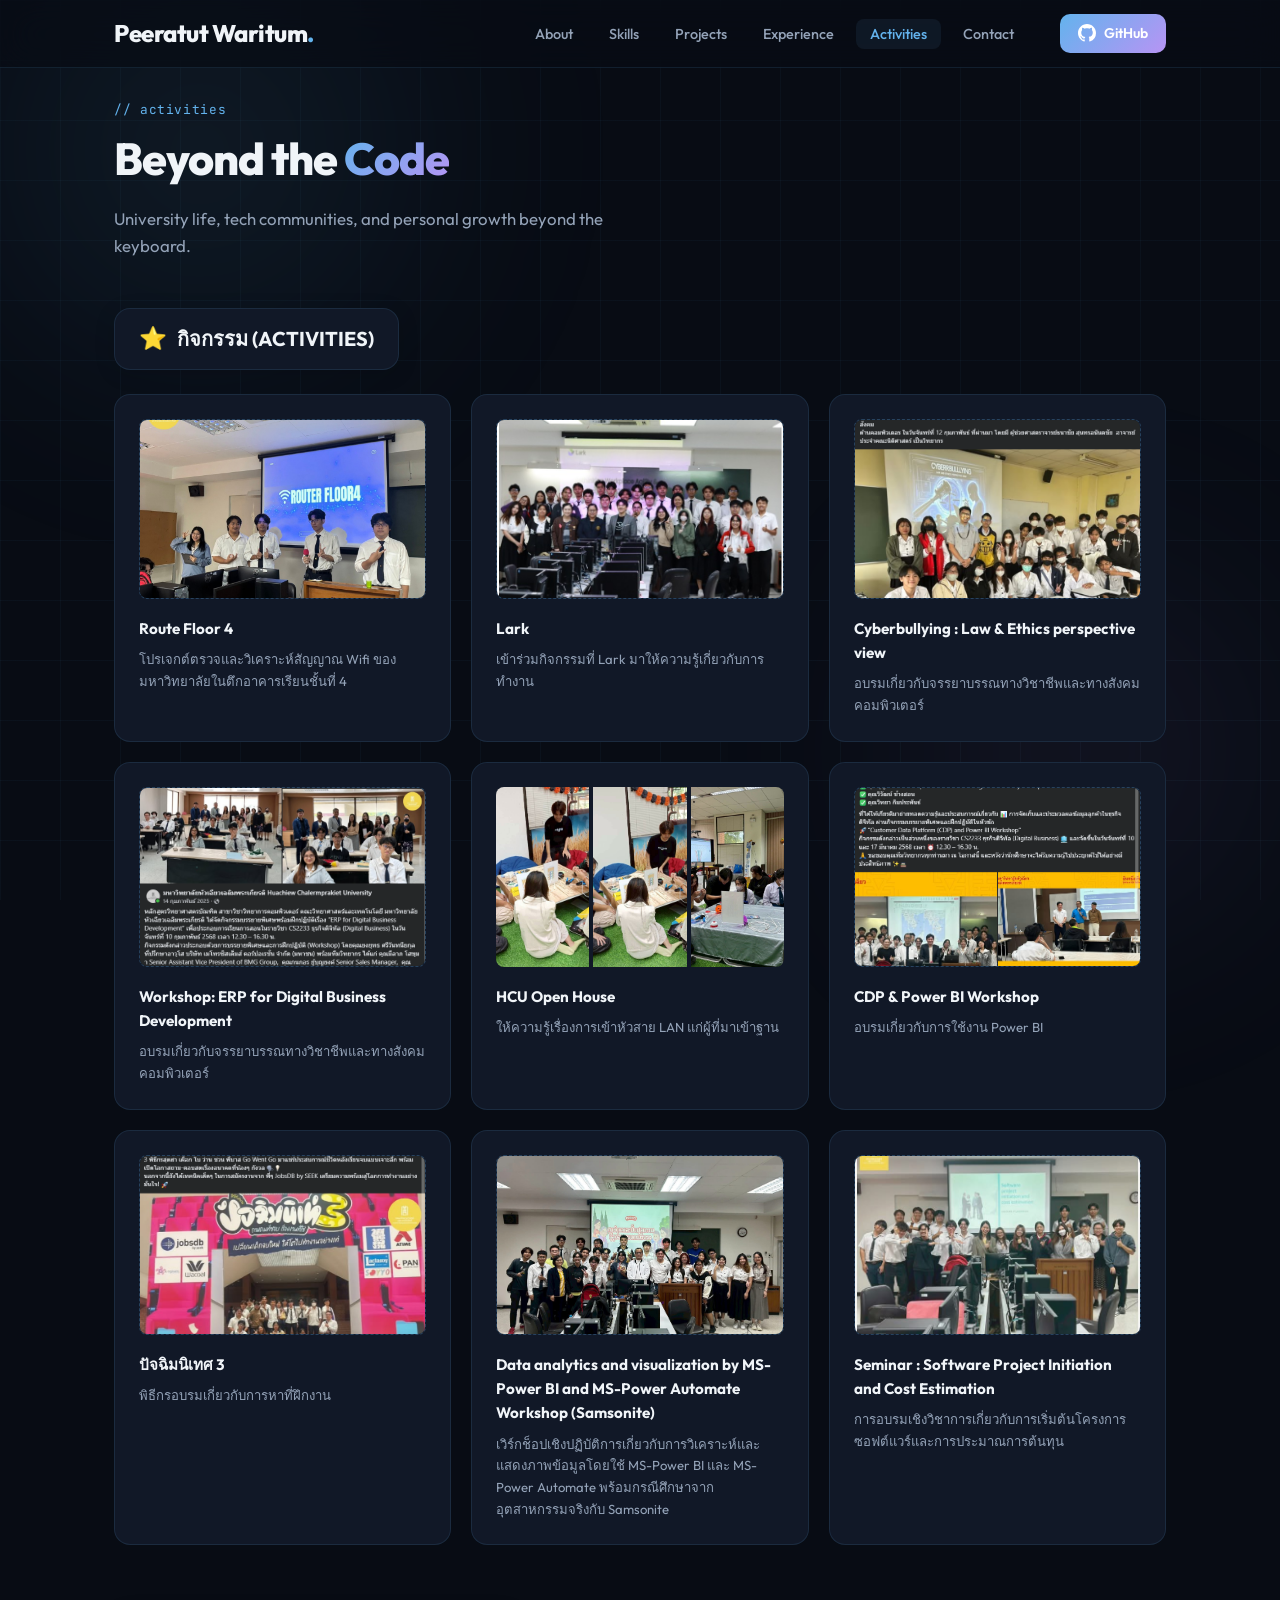
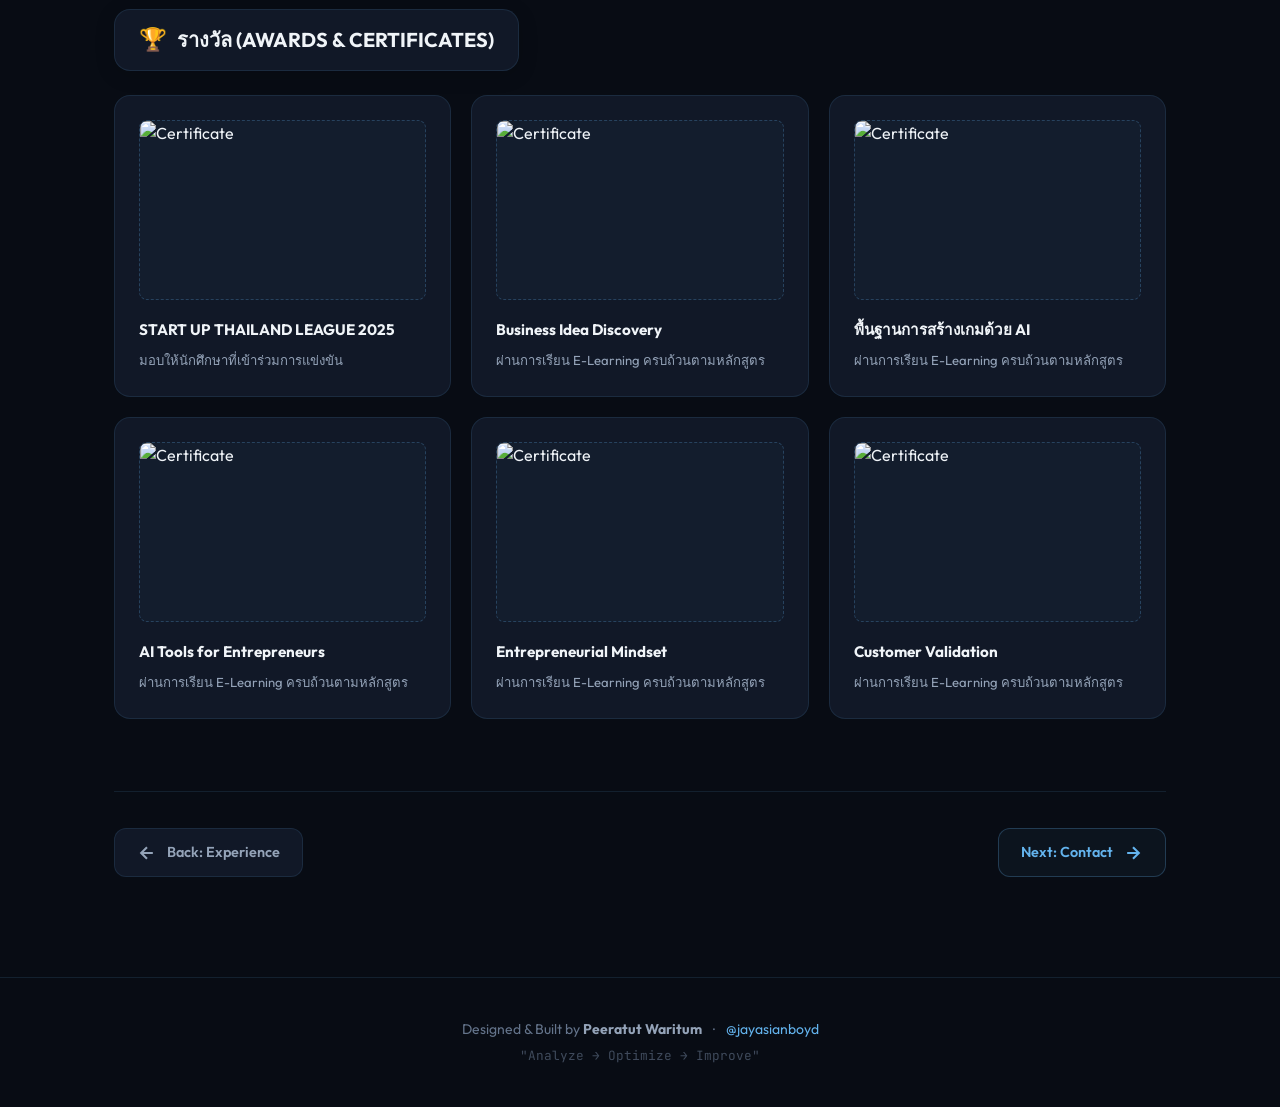
==== activities.html @ 5ba35d9a "11111" ====
<!DOCTYPE html>
<html lang="en">

<head>
  <meta charset="UTF-8" />
  <meta name="viewport" content="width=device-width, initial-scale=1.0" />
  <title>Activities — Peeratut Waritum</title>
  <meta name="description"
    content="Activities and extracurriculars of Peeratut Waritum — university life, IoT projects, open source, and more." />
  <link rel="preconnect" href="https://fonts.googleapis.com" />
  <link rel="preconnect" href="https://fonts.gstatic.com" crossorigin />
  <link
    href="https://fonts.googleapis.com/css2?family=Outfit:wght@300;400;500;600;700;800&family=JetBrains+Mono:wght@400;500&display=swap"
    rel="stylesheet" />
  <link rel="stylesheet" href="style.css" />
</head>

<body>

  <!-- Navigation -->
  <nav id="navbar">
    <div class="nav-container">
      <a href="index.html" class="nav-logo">Peeratut Waritum<span class="dot">.</span></a>
      <ul class="nav-links">
        <li><a href="index.html" id="nav-about">About</a></li>
        <li><a href="skills.html" id="nav-skills">Skills</a></li>
        <li><a href="projects.html" id="nav-projects">Projects</a></li>
        <li><a href="experience.html" id="nav-experience">Experience</a></li>
        <li><a href="activities.html" id="nav-activities" class="nav-active">Activities</a></li>
        <li><a href="contact.html" id="nav-contact">Contact</a></li>
      </ul>
      <a href="https://github.com/jayasianboyd" target="_blank" rel="noopener" class="nav-cta" id="nav-github-btn">
        <svg width="18" height="18" viewBox="0 0 24 24" fill="currentColor">
          <path
            d="M12 0C5.37 0 0 5.37 0 12c0 5.31 3.435 9.795 8.205 11.385.6.105.825-.255.825-.57 0-.285-.015-1.23-.015-2.235-3.015.555-3.795-.735-4.035-1.41-.135-.345-.72-1.41-1.23-1.695-.42-.225-1.02-.78-.015-.795.945-.015 1.62.87 1.845 1.23 1.08 1.815 2.805 1.305 3.495.99.105-.78.42-1.305.765-1.605-2.67-.3-5.46-1.335-5.46-5.925 0-1.305.465-2.385 1.23-3.225-.12-.3-.54-1.53.12-3.18 0 0 1.005-.315 3.3 1.23.96-.27 1.98-.405 3-.405s2.04.135 3 .405c2.295-1.56 3.3-1.23 3.3-1.23.66 1.65.24 2.88.12 3.18.765.84 1.23 1.905 1.23 3.225 0 4.605-2.805 5.625-5.475 5.925.435.375.81 1.095.81 2.22 0 1.605-.015 2.895-.015 3.3 0 .315.225.69.825.57A12.02 12.02 0 0 0 24 12c0-6.63-5.37-12-12-12z" />
        </svg>
        GitHub
      </a>
      <button class="hamburger" id="hamburger" aria-label="Toggle menu">
        <span></span><span></span><span></span>
      </button>
    </div>
  </nav>

  <!-- Page Hero -->
  <div class="page-hero-bg">
    <div class="glow glow-1"></div>
    <div class="glow glow-2"></div>
    <div class="grid-pattern"></div>
  </div>

  <!-- Activities Section -->
  <section id="activities" class="page-section">
    <div class="container">
      <div class="section-label">// activities</div>
      <h1 class="section-title">Beyond the <span class="gradient-text">Code</span></h1>
      <p class="activities-subtitle">University life, tech communities, and personal growth beyond the keyboard.</p>
      <div class="section-badge-wrapper" style="margin-bottom: 24px; display: flex; align-items: center;">
        <div class="section-badge"
          style="display: inline-flex; align-items: center; gap: 10px; background: var(--bg-card); border: 1px solid var(--border); padding: 12px 24px; border-radius: var(--radius); font-size: 1.25rem; font-weight: 700; color: var(--text-primary); box-shadow: 0 4px 20px rgba(0,0,0,0.15);">
          <span style="font-size: 1.4rem;">⭐️</span> กิจกรรม (ACTIVITIES)
        </div>
      </div>

      <div class="activities-grid">

        <!-- Card 2 -->
        <div class="activity-card">
          <div class="activity-image">
            <img src="jpg/route.jpg" alt="Route Floor 4" class="zoomable-img" loading="lazy"
              style="width: 100%; height: 100%; object-fit: cover;">
          </div>
          <h3>Route Floor 4</h3>
          <p>โปรเจกต์ตรวจและวิเคราะห์สัญญาณ Wifi ของมหาวิทยาลัยในตึกอาคารเรียนชั้นที่ 4</p>
        </div>

        <!-- Card 3 -->
        <div class="activity-card">
          <div class="activity-image">
            <img src=" jpg/lark.jpg" alt="Lark" class="zoomable-img" loading="lazy"
              style="width: 100%; height: 100%; object-fit: cover;">
          </div>
          <h3>Lark</h3>
          <p>เข้าร่วมกิจกรรมที่ Lark มาให้ความรู้เกี่ยวกับการทำงาน</p>
        </div>

        <!-- Card 4 -->
        <div class="activity-card">
          <div class="activity-image">
            <img src=" jpg/bully.png" alt="Cyberbullying" class="zoomable-img" loading="lazy"
              style="width: 100%; height: 100%; object-fit: cover;">
          </div>
          <h3>Cyberbullying : Law & Ethics perspective view</h3>
          <p>อบรมเกี่ยวกับจรรยาบรรณทางวิชาชีพและทางสังคมคอมพิวเตอร์</p>
        </div>

        <!-- Card 5 -->
        <div class="activity-card">
          <div class="activity-image">
            <img src=" jpg/erp.png  " alt="Workshop: ERP" class="zoomable-img" loading="lazy"
              style="width: 100%; height: 100%; object-fit: cover;">
          </div>
          <h3>Workshop: ERP for Digital Business Development</h3>
          <p>อบรมเกี่ยวกับจรรยาบรรณทางวิชาชีพและทางสังคมคอมพิวเตอร์</p>
        </div>

        <!-- Card 6 -->
        <div class="activity-card">
          <div class="activity-image" style="display: block; border: none; background: transparent;">
            <div class="image-gallery">
              <img src=" jpg/lan 1.jpg" alt="HCU Open House 1" class="zoomable-img" loading="lazy">
              <img src=" jpg/lan 2.jpg" alt="HCU Open House 2" class="zoomable-img" loading="lazy">
              <img src=" jpg/lan 3.jpg" alt="HCU Open House 3" class="zoomable-img" loading="lazy">
            </div>
          </div>
          <h3>HCU Open House</h3>
          <p>ให้ความรู้เรื่องการเข้าหัวสาย LAN แก่ผู้ที่มาเข้าฐาน</p>
        </div>

        <!-- Card 7 -->
        <div class="activity-card">
          <div class="activity-image">
            <img src=" jpg/bi.png" alt="CDP & Power BI" class="zoomable-img" loading="lazy"
              style="width: 100%; height: 100%; object-fit: cover;">
          </div>
          <h3>CDP & Power BI Workshop</h3>
          <p>อบรมเกี่ยวกับการใช้งาน Power BI</p>
        </div>

        <!-- Card 8 -->
        <div class="activity-card">
          <div class="activity-image">
            <img src=" jpg/3.png" alt="ปัจฉิมนิเทศ 3" class="zoomable-img" loading="lazy"
              style="width: 100%; height: 100%; object-fit: cover;">
          </div>
          <h3>ปัจฉิมนิเทศ 3</h3>
          <p>พิธีกรอบรมเกี่ยวกับการหาที่ฝึกงาน</p>
        </div>

        <!-- Card 9 -->
        <div class="activity-card">
          <div class="activity-image">
            <img src=" jpg/sam.jpg" alt="Data analytics" class="zoomable-img" loading="lazy"
              style="width: 100%; height: 100%; object-fit: cover;">
          </div>
          <h3>Data analytics and visualization by MS-Power BI and MS-Power Automate Workshop (Samsonite)</h3>
          <p>เวิร์กช็อปเชิงปฏิบัติการเกี่ยวกับการวิเคราะห์และแสดงภาพข้อมูลโดยใช้ MS-Power BI และ MS-Power Automate
            พร้อมกรณีศึกษาจากอุตสาหกรรมจริงกับ Samsonite</p>
        </div>

        <!-- Card 10 -->
        <div class="activity-card">
          <div class="activity-image">
            <img src=" jpg/sa.jpg" alt="Seminar Software" class="zoomable-img" loading="lazy"
              style="width: 100%; height: 100%; object-fit: cover;">
          </div>
          <h3>Seminar : Software Project Initiation and Cost Estimation</h3>
          <p>การอบรมเชิงวิชาการเกี่ยวกับการเริ่มต้นโครงการซอฟต์แวร์และการประมาณการต้นทุน</p>
        </div>

      </div>

      <div class="section-badge-wrapper"
        style="margin-bottom: 24px; margin-top: 64px; display: flex; align-items: center;">
        <div class="section-badge"
          style="display: inline-flex; align-items: center; gap: 10px; background: var(--bg-card); border: 1px solid var(--border); padding: 12px 24px; border-radius: var(--radius); font-size: 1.25rem; font-weight: 700; color: var(--text-primary); box-shadow: 0 4px 20px rgba(0,0,0,0.15);">
          <span style="font-size: 1.4rem;">🏆</span> รางวัล (AWARDS & CERTIFICATES)
        </div>
      </div>

      <div class="activities-grid">
        <!-- Certificate 1 -->
        <div class="activity-card">
          <div class="activity-image">
            <img src="C:\Users\peera\OneDrive\เดสก์ท็อป\Github\portfolio\jpg\route.jpg" alt="Certificate"
              class="zoomable-img" loading="lazy" style="width: 100%; height: 100%; object-fit: cover;">
          </div>
          <h3>START UP THAILAND LEAGUE 2025</h3>
          <p>มอบให้นักศึกษาที่เข้าร่วมการแข่งขัน</p>
        </div>

        <!-- Certificate 2 -->
        <div class="activity-card">
          <div class="activity-image">
            <img src="C:\Users\peera\OneDrive\เดสก์ท็อป\Github\portfolio\jpg\route.jpg" alt="Certificate"
              class="zoomable-img" loading="lazy" style="width: 100%; height: 100%; object-fit: cover;">
          </div>
          <h3>Business Idea Discovery</h3>
          <p>ผ่านการเรียน E-Learning ครบถ้วนตามหลักสูตร</p>
        </div>

        <!-- Certificate 3 -->
        <div class="activity-card">
          <div class="activity-image">
            <img src="C:\Users\peera\OneDrive\เดสก์ท็อป\Github\portfolio\jpg\route.jpg" alt="Certificate"
              class="zoomable-img" loading="lazy" style="width: 100%; height: 100%; object-fit: cover;">
          </div>
          <h3>พื้นฐานการสร้างเกมด้วย AI</h3>
          <p>ผ่านการเรียน E-Learning ครบถ้วนตามหลักสูตร</p>
        </div>

        <!-- Certificate 4 -->
        <div class="activity-card">
          <div class="activity-image">
            <img src="C:\Users\peera\OneDrive\เดสก์ท็อป\Github\portfolio\jpg\route.jpg" alt="Certificate"
              class="zoomable-img" loading="lazy" style="width: 100%; height: 100%; object-fit: cover;">
          </div>
          <h3>AI Tools for Entrepreneurs</h3>
          <p>ผ่านการเรียน E-Learning ครบถ้วนตามหลักสูตร</p>
        </div>

        <!-- Certificate 5 -->
        <div class="activity-card">
          <div class="activity-image">
            <img src="C:\Users\peera\OneDrive\เดสก์ท็อป\Github\portfolio\jpg\route.jpg" alt="Certificate"
              class="zoomable-img" loading="lazy" style="width: 100%; height: 100%; object-fit: cover;">
          </div>
          <h3>Entrepreneurial Mindset</h3>
          <p>ผ่านการเรียน E-Learning ครบถ้วนตามหลักสูตร</p>
        </div>

        <!-- Certificate 6 -->
        <div class="activity-card">
          <div class="activity-image">
            <img src="C:\Users\peera\OneDrive\เดสก์ท็อป\Github\portfolio\jpg\route.jpg" alt="Certificate"
              class="zoomable-img" loading="lazy" style="width: 100%; height: 100%; object-fit: cover;">
          </div>
          <h3>Customer Validation</h3>
          <p>ผ่านการเรียน E-Learning ครบถ้วนตามหลักสูตร</p>
        </div>
      </div>

      <!-- Page Navigation -->
      <div class="page-nav">
        <a href="experience.html" class="page-nav-prev" id="go-experience-btn">
          <svg width="20" height="20" viewBox="0 0 24 24" fill="none" stroke="currentColor" stroke-width="2.5">
            <path d="M19 12H5M12 19l-7-7 7-7" />
          </svg>
          Back: Experience
        </a>
        <a href="contact.html" class="page-nav-next" id="go-contact-btn">
          Next: Contact
          <svg width="20" height="20" viewBox="0 0 24 24" fill="none" stroke="currentColor" stroke-width="2.5">
            <path d="M5 12h14M12 5l7 7-7 7" />
          </svg>
        </a>
      </div>
    </div>
  </section>

  <!-- Footer -->
  <footer id="footer">
    <div class="container">
      <p class="footer-text">
        Designed & Built by <strong>Peeratut Waritum</strong>
        <span class="footer-divider">·</span>
        <a href="https://github.com/jayasianboyd" target="_blank" rel="noopener">@jayasianboyd</a>
      </p>
      <p class="footer-quote">"Analyze → Optimize → Improve"</p>
    </div>
  </footer>

  <div id="lightbox" class="lightbox">
    <span class="lightbox-close" id="lightbox-close">&times;</span>
    <img class="lightbox-content" id="lightbox-img" alt="Zoomed Image">
  </div>

  <script src="script.js"></script>
</body>

</html>
---- style.css ----
/* ============================================
   PEERATUT WARITUM — Portfolio Stylesheet
   ============================================ */

@import url('https://fonts.googleapis.com/css2?family=Outfit:wght@300;400;500;600;700;800&family=JetBrains+Mono:wght@400;500&display=swap');

/* ---- CSS Variables ---- */
:root {
  --bg-primary: #080c14;
  --bg-secondary: #0d1220;
  --bg-card: #111827;
  --bg-card-hover: #162032;
  --border: rgba(99, 179, 237, 0.12);
  --border-hover: rgba(99, 179, 237, 0.3);

  --accent-blue: #63b3ed;
  --accent-cyan: #4fd1c5;
  --accent-purple: #b794f4;
  --accent-pink: #fc8181;

  --gradient: linear-gradient(135deg, #63b3ed, #b794f4);
  --gradient-glow: linear-gradient(135deg, rgba(99,179,237,0.15), rgba(183,148,244,0.15));

  --text-primary: #f0f4f8;
  --text-secondary: #94a3b8;
  --text-muted: #64748b;

  --font-main: 'Outfit', sans-serif;
  --font-mono: 'JetBrains Mono', monospace;

  --nav-h: 68px;
  --radius: 16px;
  --radius-sm: 10px;
  --transition: 0.3s cubic-bezier(0.4, 0, 0.2, 1);
}

/* ---- Reset ---- */
*, *::before, *::after { box-sizing: border-box; margin: 0; padding: 0; }

/* ---- Multi-page: Inner page background ---- */
.page-hero-bg {
  position: fixed;
  inset: 0;
  pointer-events: none;
  z-index: 0;
}

/* ---- Multi-page: Section with navbar offset ---- */
.page-section {
  padding-top: calc(var(--nav-h) + 72px);
  padding-bottom: 100px;
  position: relative;
  z-index: 1;
}

/* ---- Multi-page: Prev / Next navigation ---- */
.page-nav {
  display: flex;
  align-items: center;
  justify-content: space-between;
  margin-top: 72px;
  padding-top: 36px;
  border-top: 1px solid var(--border);
  gap: 16px;
  flex-wrap: wrap;
}

.page-nav-prev,
.page-nav-next {
  display: inline-flex;
  align-items: center;
  gap: 10px;
  padding: 12px 22px;
  border-radius: 12px;
  font-size: 0.9rem;
  font-weight: 600;
  background: var(--bg-card);
  border: 1px solid var(--border);
  color: var(--text-secondary);
  transition: all var(--transition);
}

.page-nav-prev:hover,
.page-nav-next:hover {
  border-color: var(--border-hover);
  background: var(--bg-card-hover);
  color: var(--text-primary);
  transform: translateY(-2px);
  box-shadow: 0 12px 28px rgba(0,0,0,0.2);
}

.page-nav-next {
  margin-left: auto;
  color: var(--accent-blue);
  border-color: rgba(99, 179, 237, 0.25);
  background: rgba(99, 179, 237, 0.05);
}

.page-nav-next:hover {
  background: rgba(99, 179, 237, 0.12);
  border-color: var(--accent-blue);
  color: #fff;
}

html {
  scroll-behavior: smooth;
  scrollbar-width: thin;
  scrollbar-color: var(--accent-blue) var(--bg-secondary);
}

body {
  font-family: var(--font-main);
  background: var(--bg-primary);
  color: var(--text-primary);
  line-height: 1.6;
  overflow-x: hidden;
}

a { text-decoration: none; color: inherit; }
ul { list-style: none; }
img { display: block; max-width: 100%; }

.container {
  width: 100%;
  max-width: 1100px;
  margin: 0 auto;
  padding: 0 24px;
}

/* ---- Navbar ---- */
#navbar {
  position: fixed;
  top: 0; left: 0; right: 0;
  z-index: 1000;
  height: var(--nav-h);
  display: flex;
  align-items: center;
  background: rgba(8, 12, 20, 0.7);
  backdrop-filter: blur(20px);
  -webkit-backdrop-filter: blur(20px);
  border-bottom: 1px solid var(--border);
  transition: background var(--transition);
}

#navbar.scrolled {
  background: rgba(8, 12, 20, 0.95);
}

.nav-container {
  max-width: 1100px;
  width: 100%;
  margin: 0 auto;
  padding: 0 24px;
  display: flex;
  align-items: center;
  gap: 32px;
}

.nav-logo {
  font-size: 1.5rem;
  font-weight: 800;
  color: var(--text-primary);
  letter-spacing: -0.5px;
}

.nav-logo .dot { color: var(--accent-blue); }

.nav-links {
  display: flex;
  gap: 8px;
  margin-left: auto;
}

.nav-links a {
  padding: 6px 14px;
  border-radius: 8px;
  font-size: 0.9rem;
  font-weight: 500;
  color: var(--text-secondary);
  transition: color var(--transition), background var(--transition);
}

.nav-links a:hover {
  color: var(--text-primary);
  background: rgba(99, 179, 237, 0.08);
}

.nav-links a.nav-active {
  color: var(--accent-blue);
  background: rgba(99, 179, 237, 0.08);
}

.nav-cta {
  display: flex;
  align-items: center;
  gap: 8px;
  padding: 8px 18px;
  background: var(--gradient);
  color: #fff !important;
  border-radius: 10px;
  font-size: 0.875rem;
  font-weight: 600;
  transition: opacity var(--transition), transform var(--transition);
}

.nav-cta:hover { opacity: 0.85; transform: translateY(-1px); }

.hamburger {
  display: none;
  flex-direction: column;
  gap: 5px;
  background: none;
  border: none;
  cursor: pointer;
  padding: 4px;
  margin-left: auto;
}

.hamburger span {
  width: 22px;
  height: 2px;
  background: var(--text-primary);
  border-radius: 2px;
  transition: var(--transition);
}

/* ---- Buttons ---- */
.btn {
  display: inline-flex;
  align-items: center;
  gap: 8px;
  padding: 13px 28px;
  border-radius: 12px;
  font-family: var(--font-main);
  font-size: 0.95rem;
  font-weight: 600;
  cursor: pointer;
  border: none;
  transition: all var(--transition);
  position: relative;
  overflow: hidden;
}

.btn-primary {
  background: var(--gradient);
  color: #fff;
  box-shadow: 0 4px 20px rgba(99, 179, 237, 0.25);
}

.btn-primary:hover {
  transform: translateY(-2px);
  box-shadow: 0 8px 30px rgba(99, 179, 237, 0.4);
}

.btn-ghost {
  background: transparent;
  color: var(--text-secondary);
  border: 1px solid var(--border);
}

.btn-ghost:hover {
  color: var(--text-primary);
  border-color: var(--border-hover);
  background: rgba(99, 179, 237, 0.05);
  transform: translateY(-2px);
}

.btn-outline {
  background: transparent;
  color: var(--accent-blue);
  border: 1px solid var(--accent-blue);
  padding: 11px 24px;
}

.btn-outline:hover {
  background: rgba(99, 179, 237, 0.08);
  transform: translateY(-2px);
}

/* ---- Hero ---- */
#hero {
  min-height: 100vh;
  display: grid;
  grid-template-columns: 1fr 1fr;
  align-items: center;
  gap: 48px;
  padding: calc(var(--nav-h) + 60px) 24px 80px;
  max-width: 1100px;
  margin: 0 auto;
  position: relative;
}

.hero-bg {
  position: fixed;
  inset: 0;
  pointer-events: none;
  z-index: 0;
}

.glow {
  position: absolute;
  border-radius: 50%;
  filter: blur(120px);
  opacity: 0.35;
}

.glow-1 {
  width: 600px; height: 600px;
  background: radial-gradient(circle, rgba(99,179,237,0.4), transparent 70%);
  top: -150px; left: -100px;
  animation: glowFloat 8s ease-in-out infinite;
}

.glow-2 {
  width: 500px; height: 500px;
  background: radial-gradient(circle, rgba(183,148,244,0.35), transparent 70%);
  bottom: -100px; right: -50px;
  animation: glowFloat 10s ease-in-out infinite reverse;
}

.grid-pattern {
  position: absolute;
  inset: 0;
  background-image:
    linear-gradient(rgba(99,179,237,0.04) 1px, transparent 1px),
    linear-gradient(90deg, rgba(99,179,237,0.04) 1px, transparent 1px);
  background-size: 60px 60px;
}

@keyframes glowFloat {
  0%, 100% { transform: translate(0, 0) scale(1); }
  50% { transform: translate(20px, -30px) scale(1.05); }
}

.hero-content {
  position: relative;
  z-index: 1;
}

.hero-badge {
  display: inline-flex;
  align-items: center;
  gap: 8px;
  padding: 6px 14px;
  background: rgba(79, 209, 197, 0.1);
  border: 1px solid rgba(79, 209, 197, 0.25);
  border-radius: 100px;
  font-size: 0.8rem;
  font-weight: 500;
  color: var(--accent-cyan);
  margin-bottom: 24px;
}

.badge-dot {
  width: 7px; height: 7px;
  background: var(--accent-cyan);
  border-radius: 50%;
  animation: pulse 2s ease-in-out infinite;
}

@keyframes pulse {
  0%, 100% { opacity: 1; transform: scale(1); }
  50% { opacity: 0.5; transform: scale(0.8); }
}

.hero-name { margin-bottom: 16px; }

.hero-greeting {
  display: block;
  font-size: 1.1rem;
  font-weight: 400;
  color: var(--text-secondary);
  margin-bottom: 6px;
}

.hero-title {
  display: block;
  font-size: clamp(2.8rem, 5vw, 4rem);
  font-weight: 800;
  line-height: 1.1;
  letter-spacing: -1.5px;
  color: var(--text-primary);
}

.hero-title em {
  font-style: normal;
  background: var(--gradient);
  -webkit-background-clip: text;
  -webkit-text-fill-color: transparent;
  background-clip: text;
}

.hero-tagline {
  font-size: 1.05rem;
  color: var(--text-secondary);
  margin-bottom: 20px;
  line-height: 1.7;
}

.highlight {
  color: var(--accent-blue);
  font-weight: 600;
}

.hero-roles {
  display: flex;
  flex-wrap: wrap;
  align-items: center;
  gap: 8px;
  margin-bottom: 32px;
}

.role-tag {
  font-size: 0.85rem;
  font-weight: 500;
  color: var(--text-secondary);
}

.role-divider {
  color: var(--text-muted);
}

.hero-actions {
  display: flex;
  gap: 14px;
  flex-wrap: wrap;
  margin-bottom: 48px;
}

.hero-stats {
  display: flex;
  align-items: center;
  gap: 24px;
}

.stat { text-align: center; }

.stat-num {
  display: block;
  font-size: 1.8rem;
  font-weight: 800;
  background: var(--gradient);
  -webkit-background-clip: text;
  -webkit-text-fill-color: transparent;
  background-clip: text;
  line-height: 1;
}

.stat-label {
  display: block;
  font-size: 0.75rem;
  color: var(--text-muted);
  margin-top: 4px;
  font-weight: 500;
}

.stat-divider {
  width: 1px;
  height: 40px;
  background: var(--border);
}

/* ---- Code Card ---- */
.hero-code-card {
  position: relative;
  z-index: 1;
}

.code-card {
  background: rgba(13, 18, 32, 0.9);
  border: 1px solid var(--border);
  border-radius: var(--radius);
  overflow: hidden;
  backdrop-filter: blur(12px);
  box-shadow:
    0 25px 60px rgba(0,0,0,0.4),
    0 0 0 1px rgba(99,179,237,0.05),
    inset 0 1px 0 rgba(255,255,255,0.05);
  animation: floatCard 6s ease-in-out infinite;
}

@keyframes floatCard {
  0%, 100% { transform: translateY(0); }
  50% { transform: translateY(-10px); }
}

.code-header {
  display: flex;
  align-items: center;
  gap: 8px;
  padding: 14px 18px;
  background: rgba(255,255,255,0.03);
  border-bottom: 1px solid var(--border);
}

.dot-red, .dot-yellow, .dot-green {
  width: 12px; height: 12px;
  border-radius: 50%;
}

.dot-red { background: #ff5f57; }
.dot-yellow { background: #ffbd2e; }
.dot-green { background: #28c840; }

.code-filename {
  font-family: var(--font-mono);
  font-size: 0.8rem;
  color: var(--text-muted);
  margin-left: 8px;
}

.code-body {
  padding: 24px;
  overflow-x: auto;
}

.code-body code {
  font-family: var(--font-mono);
  font-size: 0.85rem;
  line-height: 1.8;
  white-space: pre;
}

.c-keyword { color: #c792ea; }
.c-var { color: #82aaff; }
.c-prop { color: #f78c6c; }
.c-string { color: #c3e88d; }
.c-num { color: #f78c6c; }

/* ---- Scroll hint ---- */
.scroll-hint {
  position: absolute;
  bottom: 40px;
  left: 50%;
  transform: translateX(-50%);
  z-index: 1;
  animation: bounce 2s ease-in-out infinite;
}

.scroll-arrow {
  width: 24px; height: 24px;
  border-right: 2px solid var(--text-muted);
  border-bottom: 2px solid var(--text-muted);
  transform: rotate(45deg);
}

@keyframes bounce {
  0%, 100% { transform: translateX(-50%) translateY(0); }
  50% { transform: translateX(-50%) translateY(8px); }
}

/* ---- Sections ---- */
section:not(#hero) {
  padding: 100px 0;
  position: relative;
}

section:nth-child(even):not(#hero) {
  background: var(--bg-secondary);
}

.section-label {
  font-family: var(--font-mono);
  font-size: 0.8rem;
  color: var(--accent-blue);
  margin-bottom: 12px;
  letter-spacing: 0.05em;
}

.section-title {
  font-size: clamp(2rem, 4vw, 2.8rem);
  font-weight: 800;
  letter-spacing: -1px;
  margin-bottom: 56px;
  line-height: 1.2;
}

.gradient-text {
  background: var(--gradient);
  -webkit-background-clip: text;
  -webkit-text-fill-color: transparent;
  background-clip: text;
}

/* ---- About ---- */
.about-grid {
  display: grid;
  grid-template-columns: repeat(3, 1fr);
  gap: 20px;
}

.about-card {
  background: var(--bg-card);
  border: 1px solid var(--border);
  border-radius: var(--radius);
  padding: 28px;
  transition: all var(--transition);
}

.about-card:hover {
  border-color: var(--border-hover);
  background: var(--bg-card-hover);
  transform: translateY(-4px);
  box-shadow: 0 20px 40px rgba(0,0,0,0.2);
}

.about-card-wide {
  grid-column: 1 / -1;
}

.about-icon {
  font-size: 2rem;
  margin-bottom: 14px;
}

.about-card h3 {
  font-size: 1.05rem;
  font-weight: 700;
  margin-bottom: 10px;
  color: var(--text-primary);
}

.about-card p {
  font-size: 0.9rem;
  color: var(--text-secondary);
  line-height: 1.7;
}

.about-card p strong { color: var(--accent-blue); }

/* ---- Skills ---- */
.skills-grid {
  display: grid;
  grid-template-columns: repeat(2, 1fr);
  gap: 20px;
  margin-bottom: 48px;
}

.skill-category {
  background: var(--bg-card);
  border: 1px solid var(--border);
  border-radius: var(--radius);
  padding: 24px;
  transition: all var(--transition);
}

.skill-category:hover {
  border-color: var(--border-hover);
  transform: translateY(-3px);
}

.skill-cat-header {
  display: flex;
  align-items: center;
  gap: 12px;
  margin-bottom: 16px;
}

.skill-cat-icon { font-size: 1.4rem; }

.skill-cat-header h3 {
  font-size: 1rem;
  font-weight: 700;
  color: var(--text-primary);
}

.skill-tags {
  display: flex;
  flex-wrap: wrap;
  gap: 8px;
}

.skill-tag {
  padding: 5px 14px;
  border-radius: 100px;
  font-size: 0.8rem;
  font-weight: 600;
  border: 1px solid;
}

.skill-js { color: #f0db4f; border-color: rgba(240,219,79,0.3); background: rgba(240,219,79,0.08); }
.skill-react { color: #61dafb; border-color: rgba(97,218,251,0.3); background: rgba(97,218,251,0.08); }
.skill-html { color: #e34c26; border-color: rgba(227,76,38,0.3); background: rgba(227,76,38,0.08); }
.skill-css { color: #264de4; border-color: rgba(38,77,228,0.3); background: rgba(38,77,228,0.08); }
.skill-node { color: #68a063; border-color: rgba(104,160,99,0.3); background: rgba(104,160,99,0.08); }
.skill-python { color: #3572a5; border-color: rgba(53,114,165,0.3); background: rgba(53,114,165,0.08); }
.skill-php { color: #777bb4; border-color: rgba(119,123,180,0.3); background: rgba(119,123,180,0.08); }
.skill-arduino { color: #00979d; border-color: rgba(0,151,157,0.3); background: rgba(0,151,157,0.08); }
.skill-embedded { color: var(--accent-purple); border-color: rgba(183,148,244,0.3); background: rgba(183,148,244,0.08); }
.skill-git { color: #f05033; border-color: rgba(240,80,51,0.3); background: rgba(240,80,51,0.08); }
.skill-github { color: var(--text-secondary); border-color: var(--border); background: rgba(148,163,184,0.08); }
.skill-vscode { color: #007acc; border-color: rgba(0,122,204,0.3); background: rgba(0,122,204,0.08); }

/* Proficiency bars */
.proficiency-grid {
  display: grid;
  grid-template-columns: 1fr 1fr;
  gap: 20px 40px;
}

.prof-label {
  display: flex;
  justify-content: space-between;
  margin-bottom: 8px;
  font-size: 0.875rem;
  font-weight: 600;
  color: var(--text-secondary);
}

.prof-pct { color: var(--accent-blue); }

.prof-bar {
  height: 6px;
  background: rgba(99,179,237,0.1);
  border-radius: 100px;
  overflow: hidden;
}

.prof-fill {
  height: 100%;
  border-radius: 100px;
  background: var(--gradient);
  width: 0;
  transition: width 1.2s cubic-bezier(0.4, 0, 0.2, 1);
}

/* ---- Projects ---- */
.projects-grid {
  display: grid;
  grid-template-columns: repeat(2, 1fr);
  gap: 20px;
  margin-bottom: 40px;
}

.project-card {
  background: var(--bg-card);
  border: 1px solid var(--border);
  border-radius: var(--radius);
  padding: 28px;
  transition: all var(--transition);
  position: relative;
  overflow: hidden;
}

.project-card::before {
  content: '';
  position: absolute;
  top: 0; left: 0; right: 0;
  height: 2px;
  background: var(--gradient);
  opacity: 0;
  transition: opacity var(--transition);
}

.project-card:hover::before { opacity: 1; }

.project-card:hover {
  border-color: var(--border-hover);
  background: var(--bg-card-hover);
  transform: translateY(-5px);
  box-shadow: 0 25px 50px rgba(0,0,0,0.25);
}

.project-featured {
  border-color: rgba(99, 179, 237, 0.25);
  background: linear-gradient(135deg, rgba(99,179,237,0.05), rgba(183,148,244,0.05));
}

.featured-badge {
  position: absolute;
  top: 16px; right: 16px;
  padding: 3px 10px;
  background: var(--gradient);
  border-radius: 100px;
  font-size: 0.7rem;
  font-weight: 700;
  color: #fff;
  text-transform: uppercase;
  letter-spacing: 0.05em;
}

.project-top {
  display: flex;
  justify-content: space-between;
  align-items: flex-start;
  margin-bottom: 16px;
}

.project-icon-wrap {
  font-size: 1.8rem;
}

.project-links { display: flex; gap: 12px; }

.icon-link {
  color: var(--text-muted);
  transition: color var(--transition);
}

.icon-link:hover { color: var(--accent-blue); }

.project-name {
  font-size: 1.1rem;
  font-weight: 700;
  margin-bottom: 10px;
  color: var(--text-primary);
}

.project-desc {
  font-size: 0.875rem;
  color: var(--text-secondary);
  line-height: 1.7;
  margin-bottom: 18px;
}

.project-tags {
  display: flex;
  flex-wrap: wrap;
  gap: 7px;
}

.p-tag {
  padding: 3px 10px;
  background: rgba(99,179,237,0.08);
  border: 1px solid rgba(99,179,237,0.15);
  border-radius: 100px;
  font-size: 0.75rem;
  font-weight: 500;
  color: var(--accent-blue);
}

.projects-cta {
  display: flex;
  justify-content: center;
}

/* ---- Contact ---- */
.contact-subtitle {
  font-size: 1.05rem;
  color: var(--text-secondary);
  margin-top: -36px;
  margin-bottom: 48px;
  max-width: 520px;
}

.contact-grid {
  display: grid;
  grid-template-columns: repeat(3, 1fr);
  gap: 20px;
}

.contact-card {
  display: flex;
  align-items: center;
  gap: 16px;
  background: var(--bg-card);
  border: 1px solid var(--border);
  border-radius: var(--radius);
  padding: 24px;
  transition: all var(--transition);
}

.contact-card:hover {
  border-color: var(--border-hover);
  background: var(--bg-card-hover);
  transform: translateY(-4px);
  box-shadow: 0 20px 40px rgba(0,0,0,0.2);
}

a.contact-card:hover .contact-arrow { transform: translateX(4px); }

.contact-icon {
  font-size: 1.8rem;
  flex-shrink: 0;
}

.contact-info {
  display: flex;
  flex-direction: column;
  gap: 4px;
  flex: 1;
  min-width: 0;
}

.contact-label {
  font-size: 0.75rem;
  font-weight: 600;
  color: var(--text-muted);
  text-transform: uppercase;
  letter-spacing: 0.08em;
}

.contact-value {
  font-size: 0.9rem;
  font-weight: 600;
  color: var(--text-primary);
  word-break: break-word;
}

.contact-arrow {
  color: var(--text-muted);
  font-size: 1.2rem;
  transition: transform var(--transition);
  flex-shrink: 0;
}

/* ---- Footer ---- */
#footer {
  padding: 40px 0;
  border-top: 1px solid var(--border);
  text-align: center;
}

.footer-text {
  font-size: 0.875rem;
  color: var(--text-muted);
  margin-bottom: 6px;
}

.footer-text strong { color: var(--text-secondary); }
.footer-text a { color: var(--accent-blue); }
.footer-text a:hover { text-decoration: underline; }

.footer-divider { margin: 0 8px; }

.footer-quote {
  font-size: 0.8rem;
  color: var(--text-muted);
  font-family: var(--font-mono);
  opacity: 0.6;
}

/* ---- Responsive ---- */
@media (max-width: 900px) {
  #hero {
    grid-template-columns: 1fr;
    text-align: center;
    padding-top: calc(var(--nav-h) + 40px);
  }

  .hero-roles, .hero-actions, .hero-stats { justify-content: center; }

  .hero-code-card { max-width: 480px; margin: 0 auto; }

  .scroll-hint { display: none; }

  .about-grid { grid-template-columns: 1fr 1fr; }
  .about-card-wide { grid-column: 1 / -1; }

  .proficiency-grid { grid-template-columns: 1fr; }

  .contact-grid { grid-template-columns: 1fr; }
}

@media (max-width: 640px) {
  .nav-links { display: none; }
  .nav-cta { display: none; }
  .hamburger { display: flex; }

  .nav-links.open {
    display: flex;
    flex-direction: column;
    position: fixed;
    top: var(--nav-h);
    left: 0; right: 0;
    background: rgba(8,12,20,0.98);
    padding: 24px;
    gap: 4px;
    border-bottom: 1px solid var(--border);
  }

  .about-grid { grid-template-columns: 1fr; }
  .skills-grid { grid-template-columns: 1fr; }
  .projects-grid { grid-template-columns: 1fr; }
}

/* ---- Animate on scroll ---- */
.reveal {
  opacity: 0;
  transform: translateY(30px);
  transition: opacity 0.7s ease, transform 0.7s ease;
}

.reveal.visible {
  opacity: 1;
  transform: none;
}

.reveal-delay-1 { transition-delay: 0.1s; }
.reveal-delay-2 { transition-delay: 0.2s; }
.reveal-delay-3 { transition-delay: 0.3s; }
.reveal-delay-4 { transition-delay: 0.4s; }

/* ============================================
   TIMELINE  (Experience & Education)
   ============================================ */
.timeline {
  position: relative;
  padding-left: 40px;
}

.timeline::before {
  content: '';
  position: absolute;
  left: 12px;
  top: 8px;
  bottom: 8px;
  width: 2px;
  background: linear-gradient(to bottom, var(--accent-blue), var(--accent-purple));
  border-radius: 2px;
  opacity: 0.4;
}

.timeline-item {
  position: relative;
  margin-bottom: 36px;
}

.timeline-item:last-child { margin-bottom: 0; }

.timeline-dot {
  position: absolute;
  left: -34px;
  top: 20px;
  width: 14px;
  height: 14px;
  background: var(--accent-blue);
  border-radius: 50%;
  border: 3px solid var(--bg-primary);
  box-shadow: 0 0 12px rgba(99,179,237,0.5);
}

.timeline-date {
  font-family: var(--font-mono);
  font-size: 0.78rem;
  color: var(--accent-cyan);
  font-weight: 500;
  margin-bottom: 10px;
  letter-spacing: 0.05em;
}

.timeline-card {
  background: var(--bg-card);
  border: 1px solid var(--border);
  border-radius: var(--radius);
  padding: 24px 28px;
  transition: all var(--transition);
}

.timeline-card:hover {
  border-color: var(--border-hover);
  background: var(--bg-card-hover);
  transform: translateX(4px);
  box-shadow: 0 12px 40px rgba(0,0,0,0.2);
}

.timeline-badge {
  display: inline-flex;
  align-items: center;
  gap: 6px;
  padding: 4px 12px;
  background: rgba(99,179,237,0.1);
  border: 1px solid rgba(99,179,237,0.2);
  border-radius: 100px;
  font-size: 0.75rem;
  font-weight: 600;
  color: var(--accent-blue);
  margin-bottom: 12px;
}

.timeline-card h3 {
  font-size: 1.1rem;
  font-weight: 700;
  color: var(--text-primary);
  margin-bottom: 4px;
}

.timeline-org {
  font-size: 0.85rem;
  color: var(--accent-cyan);
  font-weight: 500;
  margin-bottom: 10px;
}

.timeline-desc {
  font-size: 0.875rem;
  color: var(--text-secondary);
  line-height: 1.7;
  margin-bottom: 16px;
}

.timeline-tags { display: flex; flex-wrap: wrap; gap: 7px; }

.tl-tag {
  padding: 3px 10px;
  background: rgba(183,148,244,0.08);
  border: 1px solid rgba(183,148,244,0.2);
  border-radius: 100px;
  font-size: 0.72rem;
  font-weight: 600;
  color: var(--accent-purple);
}

/* ============================================
   CERTIFICATES
   ============================================ */
.cert-grid {
  display: grid;
  grid-template-columns: repeat(2, 1fr);
  gap: 20px;
}

.cert-card {
  display: flex;
  gap: 20px;
  background: var(--bg-card);
  border: 1px solid var(--border);
  border-radius: var(--radius);
  padding: 24px;
  transition: all var(--transition);
  align-items: flex-start;
}

.cert-card:hover {
  border-color: var(--border-hover);
  background: var(--bg-card-hover);
  transform: translateY(-4px);
  box-shadow: 0 20px 40px rgba(0,0,0,0.2);
}

.cert-icon {
  font-size: 2.2rem;
  flex-shrink: 0;
  line-height: 1;
}

.cert-body { flex: 1; min-width: 0; }

.cert-body h3 {
  font-size: 1rem;
  font-weight: 700;
  color: var(--text-primary);
  margin-bottom: 4px;
}

.cert-issuer {
  font-size: 0.8rem;
  color: var(--accent-cyan);
  font-weight: 600;
  margin-bottom: 8px;
}

.cert-desc {
  font-size: 0.85rem;
  color: var(--text-secondary);
  line-height: 1.6;
}

/* ============================================
   ACTIVITIES
   ============================================ */
.activities-subtitle {
  font-size: 1.05rem;
  color: var(--text-secondary);
  margin-top: -36px;
  margin-bottom: 48px;
  max-width: 520px;
}

.activities-grid {
  display: grid;
  grid-template-columns: repeat(3, 1fr);
  gap: 20px;
}

.activity-card {
  background: var(--bg-card);
  border: 1px solid var(--border);
  border-radius: var(--radius);
  padding: 24px;
  transition: all var(--transition);
  position: relative;
  overflow: hidden;
}

.activity-card::after {
  content: '';
  position: absolute;
  inset: 0;
  background: var(--gradient-glow);
  opacity: 0;
  transition: opacity var(--transition);
}

.activity-card:hover {
  border-color: var(--border-hover);
  transform: translateY(-5px);
  box-shadow: 0 20px 40px rgba(0,0,0,0.2);
}

.activity-card:hover::after { opacity: 1; }

.activity-year {
  font-family: var(--font-mono);
  font-size: 0.72rem;
  color: var(--accent-blue);
  font-weight: 600;
  margin-bottom: 12px;
  letter-spacing: 0.05em;
}

.activity-icon {
  font-size: 2rem;
  margin-bottom: 12px;
  position: relative;
  z-index: 1;
}

.activity-image {
  width: 100%;
  height: 180px;
  border-radius: calc(var(--radius) - 8px);
  overflow: hidden;
  margin-bottom: 18px;
  background: rgba(99, 179, 237, 0.03);
  border: 1px dashed rgba(99, 179, 237, 0.25);
  display: flex;
  align-items: center;
  justify-content: center;
  position: relative;
  z-index: 1;
}

.activity-image img {
  width: 100%;
  height: 100%;
  object-fit: cover;
  transition: transform var(--transition);
}

.activity-card:hover .activity-image:not(:has(.image-gallery)) img {
  transform: scale(1.05);
}

.image-gallery {
  display: flex;
  width: 100%;
  height: 100%;
  gap: 4px;
  overflow: hidden;
}

.image-gallery img {
  flex: 1;
  width: 0;
  height: 100%;
  object-fit: cover;
  transition: flex var(--transition), filter var(--transition);
  cursor: pointer;
}

.image-gallery:hover img {
  filter: grayscale(0.5);
}

.image-gallery img:hover {
  flex: 2;
  filter: grayscale(0);
}

.activity-image-placeholder {
  display: flex;
  flex-direction: column;
  align-items: center;
  gap: 8px;
  color: var(--text-muted);
  font-size: 0.8rem;
  font-weight: 500;
}

.activity-image-placeholder svg {
  width: 28px;
  height: 28px;
  opacity: 0.6;
}

.activity-card h3 {
  font-size: 0.95rem;
  font-weight: 700;
  color: var(--text-primary);
  margin-bottom: 8px;
  position: relative;
  z-index: 1;
}

.activity-card p {
  font-size: 0.82rem;
  color: var(--text-secondary);
  line-height: 1.65;
  position: relative;
  z-index: 1;
}

/* ---- Lightbox / Image Zoom ---- */
.zoomable-img {
  cursor: zoom-in;
  transition: transform 0.3s ease;
}
.zoomable-img:hover {
  transform: scale(1.05) !important;
}

.lightbox {
  display: none;
  position: fixed;
  z-index: 2000;
  padding-top: 60px;
  left: 0;
  top: 0;
  width: 100%;
  height: 100%;
  overflow: auto;
  background-color: rgba(0, 0, 0, 0.9);
  backdrop-filter: blur(8px);
  -webkit-backdrop-filter: blur(8px);
  opacity: 0;
  transition: opacity 0.3s cubic-bezier(0.4, 0, 0.2, 1);
}

.lightbox.show {
  display: block;
  opacity: 1;
}

.lightbox-content {
  margin: auto;
  display: block;
  max-width: 90%;
  max-height: 85vh;
  object-fit: contain;
  border-radius: 12px;
  box-shadow: 0 10px 40px rgba(0,0,0,0.4);
  animation: zoomIn 0.3s cubic-bezier(0.4, 0, 0.2, 1);
}

@keyframes zoomIn {
  from {transform: scale(0.95); opacity: 0;}
  to {transform: scale(1); opacity: 1;}
}

.lightbox-close {
  position: absolute;
  top: 30px;
  right: 40px;
  color: #f1f1f1;
  font-size: 40px;
  font-weight: bold;
  transition: 0.3s;
  cursor: pointer;
  z-index: 2001;
  line-height: 1;
}

.lightbox-close:hover,
.lightbox-close:focus {
  color: var(--accent-blue);
  text-decoration: none;
  cursor: pointer;
}

/* ============================================
   CONTACT UPDATES
   ============================================ */
.contact-grid-2 {
  display: grid;
  grid-template-columns: repeat(2, 1fr);
  gap: 16px;
  margin-bottom: 28px;
}

.contact-cta-box {
  border-radius: var(--radius);
  background: var(--gradient);
  padding: 2px;
  margin-top: 8px;
}

.cta-box-inner {
  background: var(--bg-card);
  border-radius: calc(var(--radius) - 2px);
  padding: 32px 40px;
  display: flex;
  align-items: center;
  justify-content: space-between;
  gap: 32px;
  flex-wrap: wrap;
}

.cta-box-inner h3 {
  font-size: 1.2rem;
  font-weight: 700;
  margin-bottom: 6px;
  color: var(--text-primary);
}

.cta-box-inner p {
  font-size: 0.9rem;
  color: var(--text-secondary);
  max-width: 480px;
  line-height: 1.6;
}

/* ============================================
   RESPONSIVE ADDITIONS
   ============================================ */
@media (max-width: 900px) {
  .cert-grid { grid-template-columns: 1fr; }
  .activities-grid { grid-template-columns: repeat(2, 1fr); }
  .contact-grid-2 { grid-template-columns: 1fr; }
  .cta-box-inner { flex-direction: column; align-items: flex-start; padding: 24px; }
}

@media (max-width: 640px) {
  .timeline { padding-left: 28px; }
  .timeline-dot { left: -22px; }
  .activities-grid { grid-template-columns: 1fr; }
  .cert-card { flex-direction: column; gap: 12px; }
}
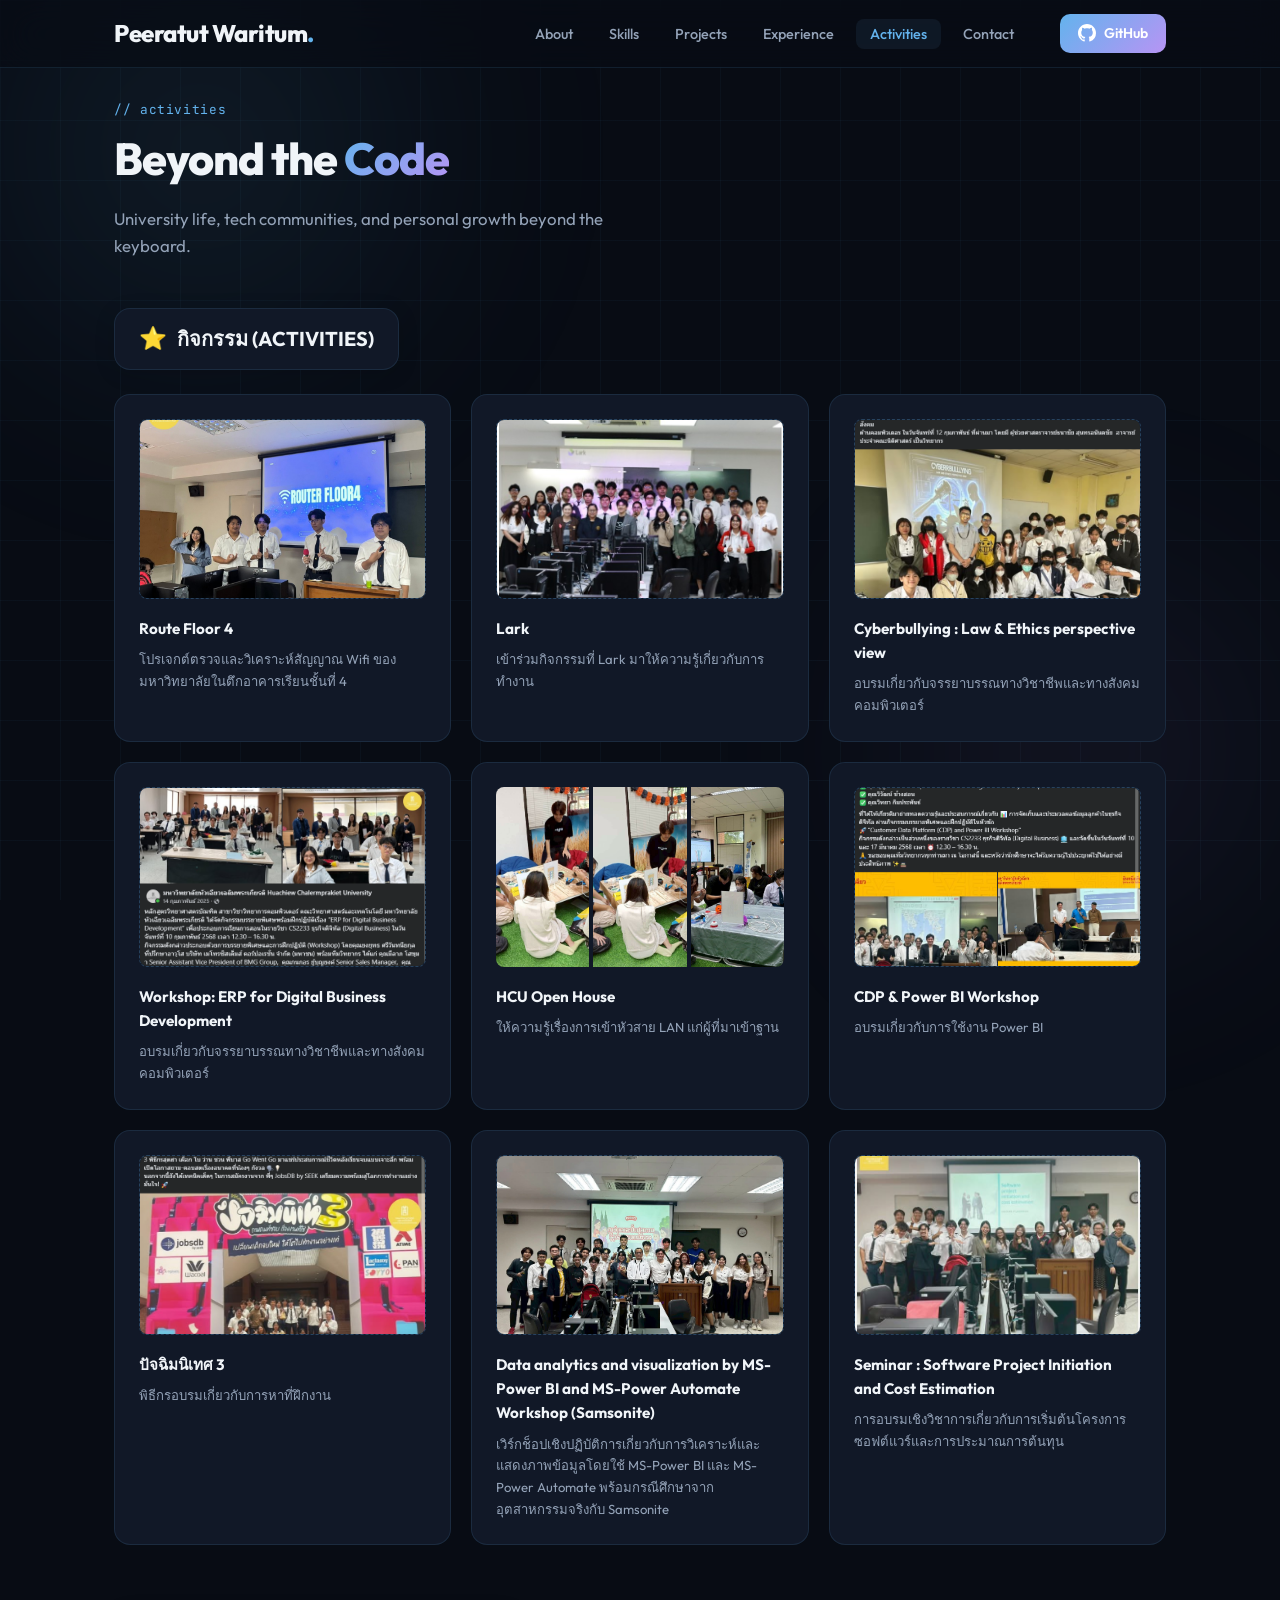
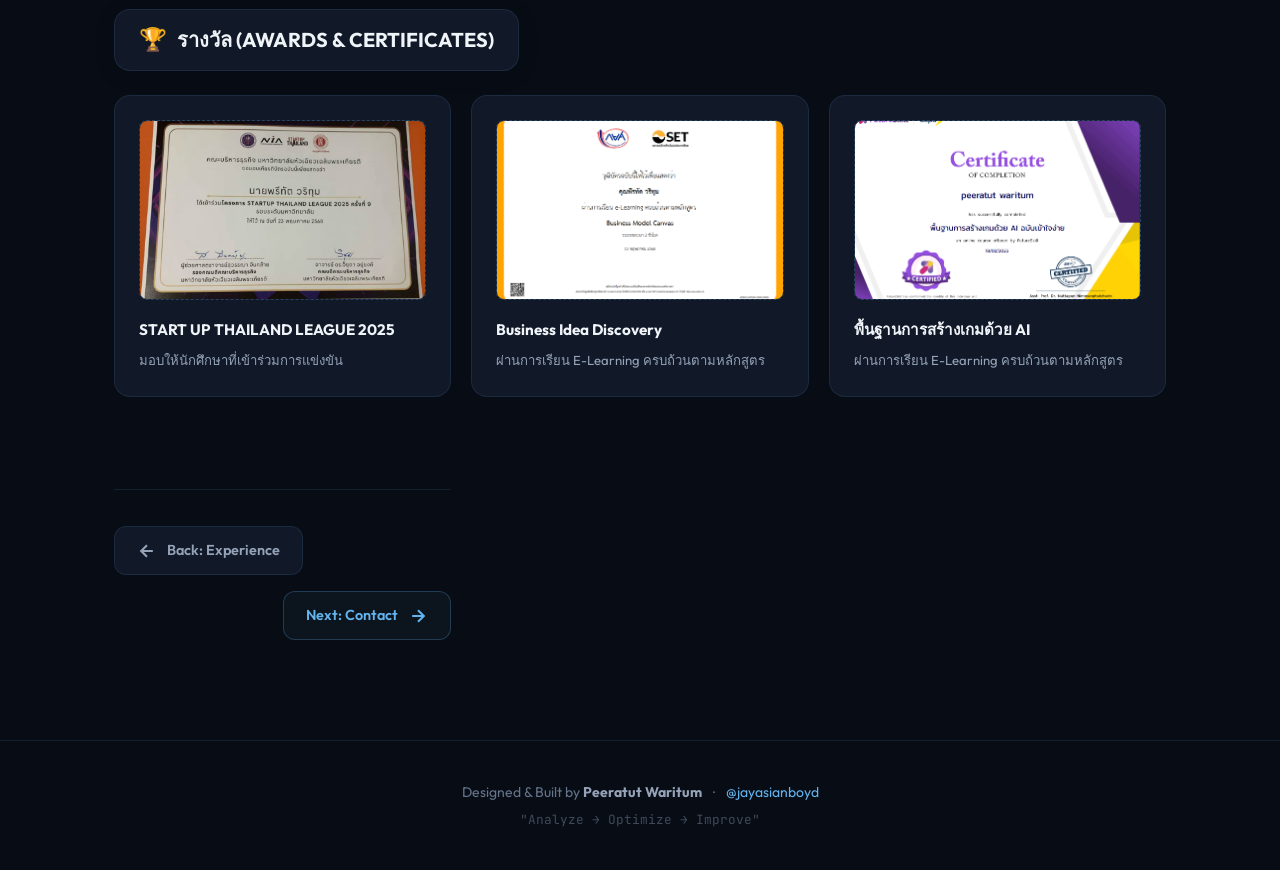
==== commit 81e9c53a: "feat: add new certificate images to portfolio gallery" ====
--- a/activities.html
+++ b/activities.html
@@ -172,8 +172,8 @@
         <!-- Certificate 1 -->
         <div class="activity-card">
           <div class="activity-image">
-            <img src="C:\Users\peera\OneDrive\เดสก์ท็อป\Github\portfolio\jpg\route.jpg" alt="Certificate"
-              class="zoomable-img" loading="lazy" style="width: 100%; height: 100%; object-fit: cover;">
+            <img src="jpg/Certificate5.png" alt="Certificate" class="zoomable-img" loading="lazy"
+              style="width: 100%; height: 100%; object-fit: cover;">
           </div>
           <h3>START UP THAILAND LEAGUE 2025</h3>
           <p>มอบให้นักศึกษาที่เข้าร่วมการแข่งขัน</p>
@@ -182,8 +182,8 @@
         <!-- Certificate 2 -->
         <div class="activity-card">
           <div class="activity-image">
-            <img src="C:\Users\peera\OneDrive\เดสก์ท็อป\Github\portfolio\jpg\route.jpg" alt="Certificate"
-              class="zoomable-img" loading="lazy" style="width: 100%; height: 100%; object-fit: cover;">
+            <img src="jpg/Certificate1.png" alt="Certificate" class="zoomable-img" loading="lazy"
+              style="width: 100%; height: 100%; object-fit: cover;">
           </div>
           <h3>Business Idea Discovery</h3>
           <p>ผ่านการเรียน E-Learning ครบถ้วนตามหลักสูตร</p>
@@ -192,60 +192,29 @@
         <!-- Certificate 3 -->
         <div class="activity-card">
           <div class="activity-image">
-            <img src="C:\Users\peera\OneDrive\เดสก์ท็อป\Github\portfolio\jpg\route.jpg" alt="Certificate"
-              class="zoomable-img" loading="lazy" style="width: 100%; height: 100%; object-fit: cover;">
+            <img src="jpg/Certificate4.png" alt="Certificate" class="zoomable-img" loading="lazy"
+              style="width: 100%; height: 100%; object-fit: cover;">
           </div>
           <h3>พื้นฐานการสร้างเกมด้วย AI</h3>
           <p>ผ่านการเรียน E-Learning ครบถ้วนตามหลักสูตร</p>
         </div>
 
-        <!-- Certificate 4 -->
-        <div class="activity-card">
-          <div class="activity-image">
-            <img src="C:\Users\peera\OneDrive\เดสก์ท็อป\Github\portfolio\jpg\route.jpg" alt="Certificate"
-              class="zoomable-img" loading="lazy" style="width: 100%; height: 100%; object-fit: cover;">
-          </div>
-          <h3>AI Tools for Entrepreneurs</h3>
-          <p>ผ่านการเรียน E-Learning ครบถ้วนตามหลักสูตร</p>
-        </div>
-
-        <!-- Certificate 5 -->
-        <div class="activity-card">
-          <div class="activity-image">
-            <img src="C:\Users\peera\OneDrive\เดสก์ท็อป\Github\portfolio\jpg\route.jpg" alt="Certificate"
-              class="zoomable-img" loading="lazy" style="width: 100%; height: 100%; object-fit: cover;">
-          </div>
-          <h3>Entrepreneurial Mindset</h3>
-          <p>ผ่านการเรียน E-Learning ครบถ้วนตามหลักสูตร</p>
-        </div>
-
-        <!-- Certificate 6 -->
-        <div class="activity-card">
-          <div class="activity-image">
-            <img src="C:\Users\peera\OneDrive\เดสก์ท็อป\Github\portfolio\jpg\route.jpg" alt="Certificate"
-              class="zoomable-img" loading="lazy" style="width: 100%; height: 100%; object-fit: cover;">
-          </div>
-          <h3>Customer Validation</h3>
-          <p>ผ่านการเรียน E-Learning ครบถ้วนตามหลักสูตร</p>
-        </div>
-      </div>
-
-      <!-- Page Navigation -->
-      <div class="page-nav">
-        <a href="experience.html" class="page-nav-prev" id="go-experience-btn">
-          <svg width="20" height="20" viewBox="0 0 24 24" fill="none" stroke="currentColor" stroke-width="2.5">
-            <path d="M19 12H5M12 19l-7-7 7-7" />
-          </svg>
-          Back: Experience
-        </a>
-        <a href="contact.html" class="page-nav-next" id="go-contact-btn">
-          Next: Contact
-          <svg width="20" height="20" viewBox="0 0 24 24" fill="none" stroke="currentColor" stroke-width="2.5">
-            <path d="M5 12h14M12 5l7 7-7 7" />
-          </svg>
-        </a>
-      </div>
-    </div>
+        <!-- Page Navigation -->
+        <div class="page-nav">
+          <a href="experience.html" class="page-nav-prev" id="go-experience-btn">
+            <svg width="20" height="20" viewBox="0 0 24 24" fill="none" stroke="currentColor" stroke-width="2.5">
+              <path d="M19 12H5M12 19l-7-7 7-7" />
+            </svg>
+            Back: Experience
+          </a>
+          <a href="contact.html" class="page-nav-next" id="go-contact-btn">
+            Next: Contact
+            <svg width="20" height="20" viewBox="0 0 24 24" fill="none" stroke="currentColor" stroke-width="2.5">
+              <path d="M5 12h14M12 5l7 7-7 7" />
+            </svg>
+          </a>
+        </div>
+      </div>
   </section>
 
   <!-- Footer -->
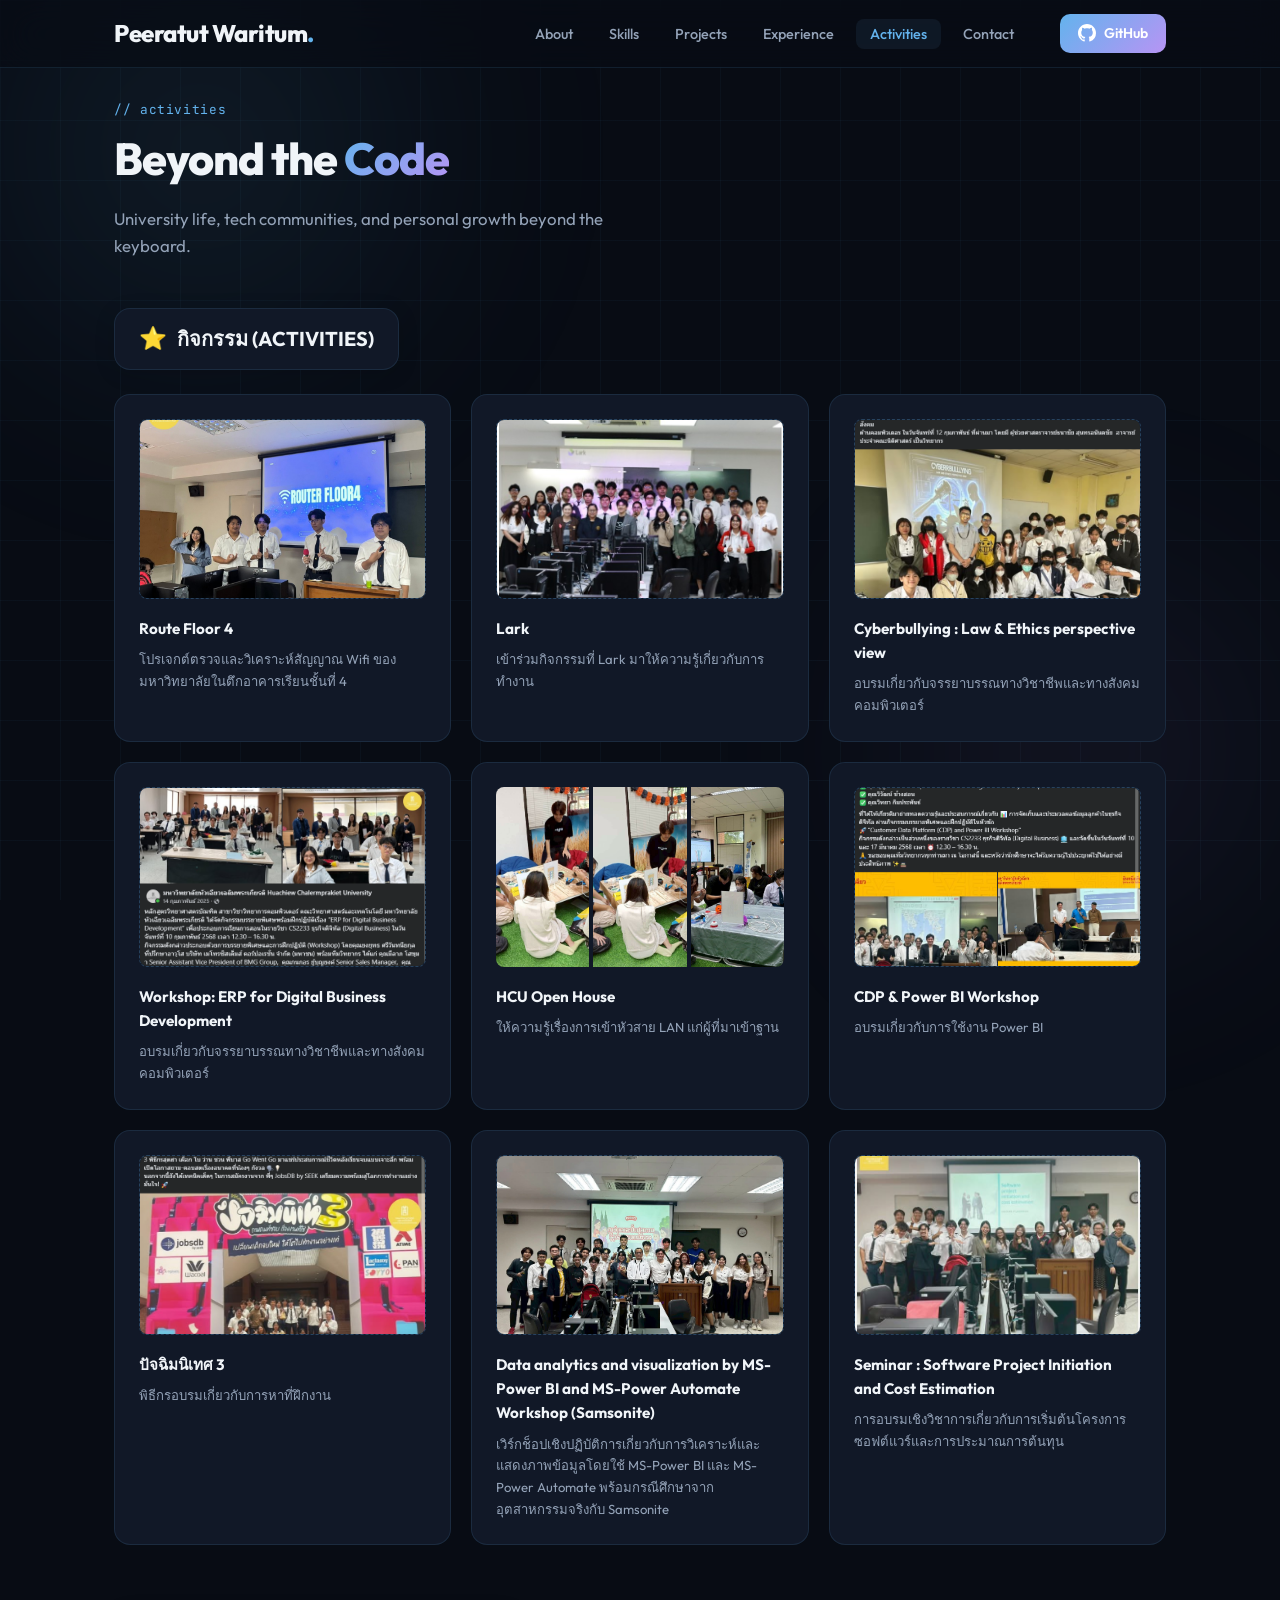
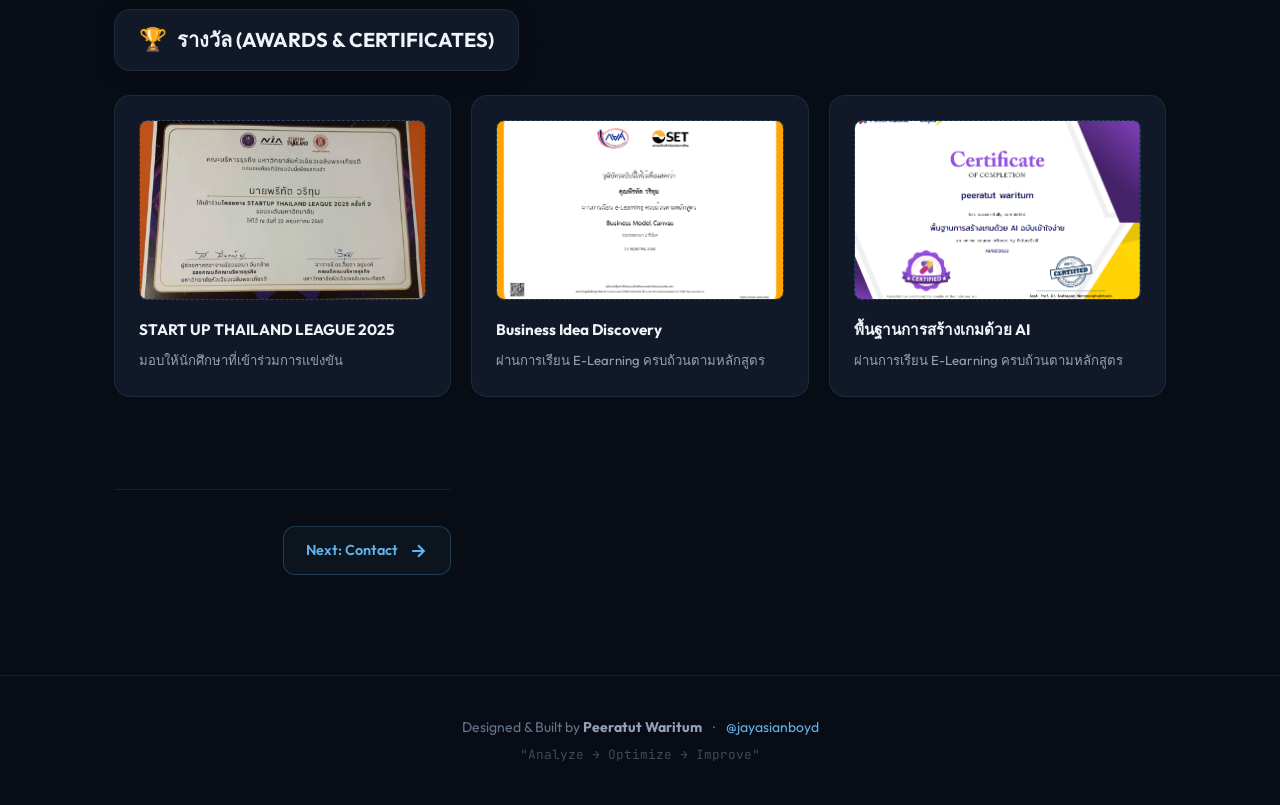
==== commit 387ebc8e: "refactor: remove experience page link from global navigation across all pages" ====
--- a/activities.html
+++ b/activities.html
@@ -201,12 +201,6 @@
 
         <!-- Page Navigation -->
         <div class="page-nav">
-          <a href="experience.html" class="page-nav-prev" id="go-experience-btn">
-            <svg width="20" height="20" viewBox="0 0 24 24" fill="none" stroke="currentColor" stroke-width="2.5">
-              <path d="M19 12H5M12 19l-7-7 7-7" />
-            </svg>
-            Back: Experience
-          </a>
           <a href="contact.html" class="page-nav-next" id="go-contact-btn">
             Next: Contact
             <svg width="20" height="20" viewBox="0 0 24 24" fill="none" stroke="currentColor" stroke-width="2.5">
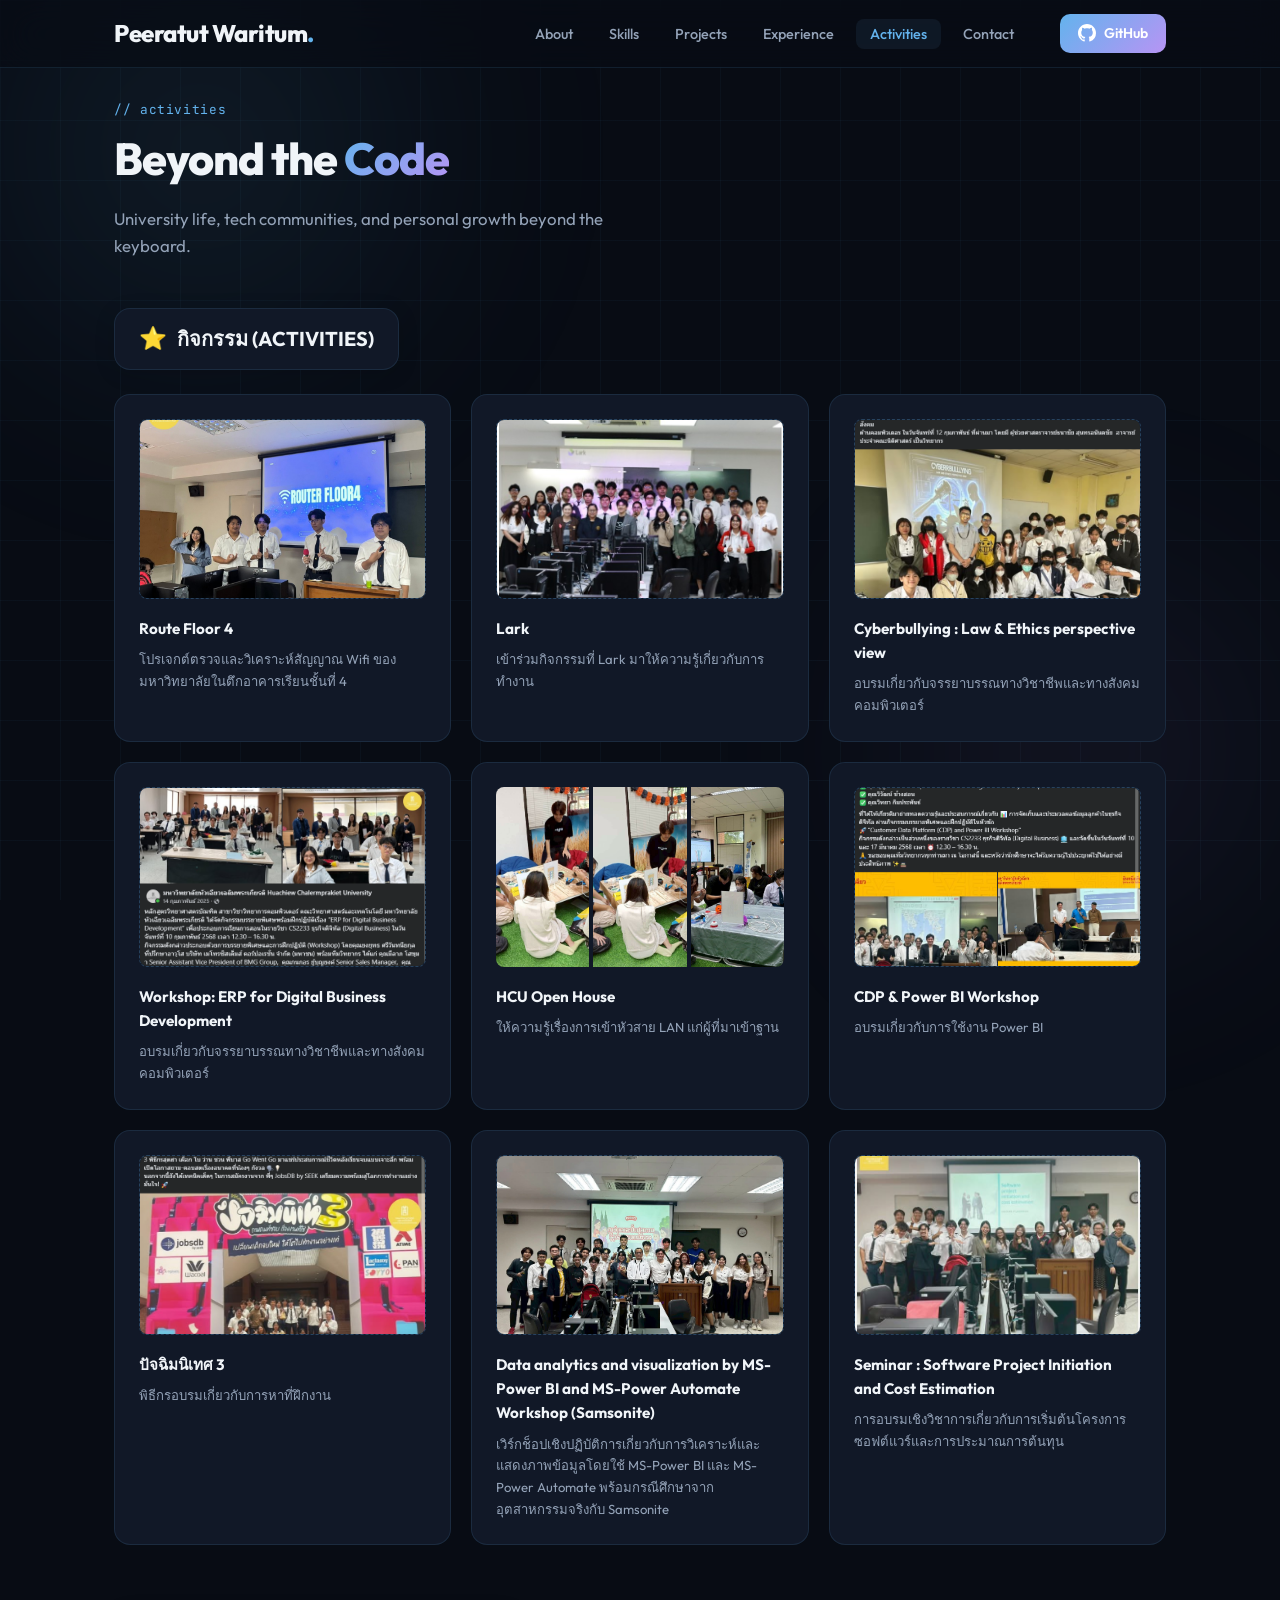
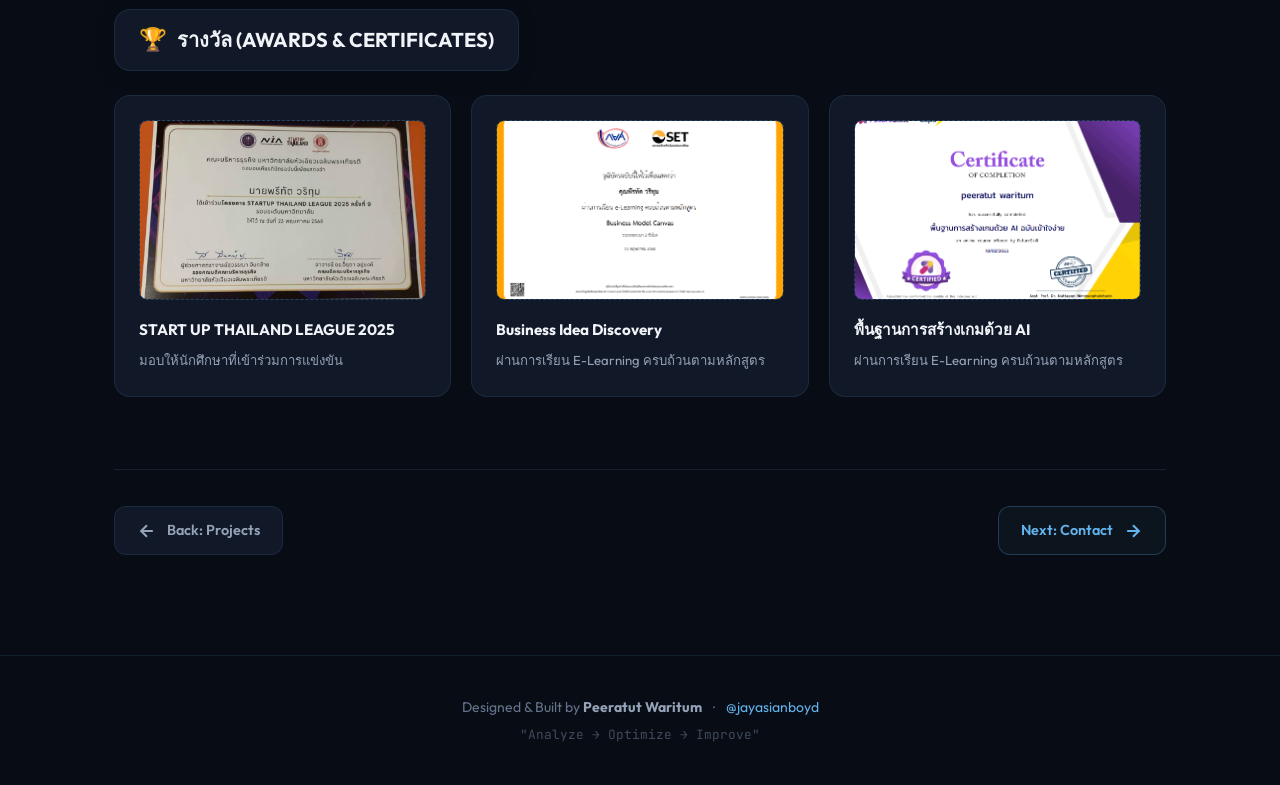
==== commit 549b1aff: "refactor: update navigation links to point to activities page instead of experience page" ====
--- a/activities.html
+++ b/activities.html
@@ -198,17 +198,24 @@
           <h3>พื้นฐานการสร้างเกมด้วย AI</h3>
           <p>ผ่านการเรียน E-Learning ครบถ้วนตามหลักสูตร</p>
         </div>
-
-        <!-- Page Navigation -->
-        <div class="page-nav">
-          <a href="contact.html" class="page-nav-next" id="go-contact-btn">
-            Next: Contact
-            <svg width="20" height="20" viewBox="0 0 24 24" fill="none" stroke="currentColor" stroke-width="2.5">
-              <path d="M5 12h14M12 5l7 7-7 7" />
-            </svg>
-          </a>
-        </div>
-      </div>
+      </div>
+
+      <!-- Page Navigation -->
+      <div class="page-nav">
+        <a href="projects.html" class="page-nav-prev" id="go-projects-btn">
+          <svg width="20" height="20" viewBox="0 0 24 24" fill="none" stroke="currentColor" stroke-width="2.5">
+            <path d="M19 12H5M12 19l-7-7 7-7" />
+          </svg>
+          Back: Projects
+        </a>
+        <a href="contact.html" class="page-nav-next" id="go-contact-btn">
+          Next: Contact
+          <svg width="20" height="20" viewBox="0 0 24 24" fill="none" stroke="currentColor" stroke-width="2.5">
+            <path d="M5 12h14M12 5l7 7-7 7" />
+          </svg>
+        </a>
+      </div>
+    </div>
   </section>
 
   <!-- Footer -->
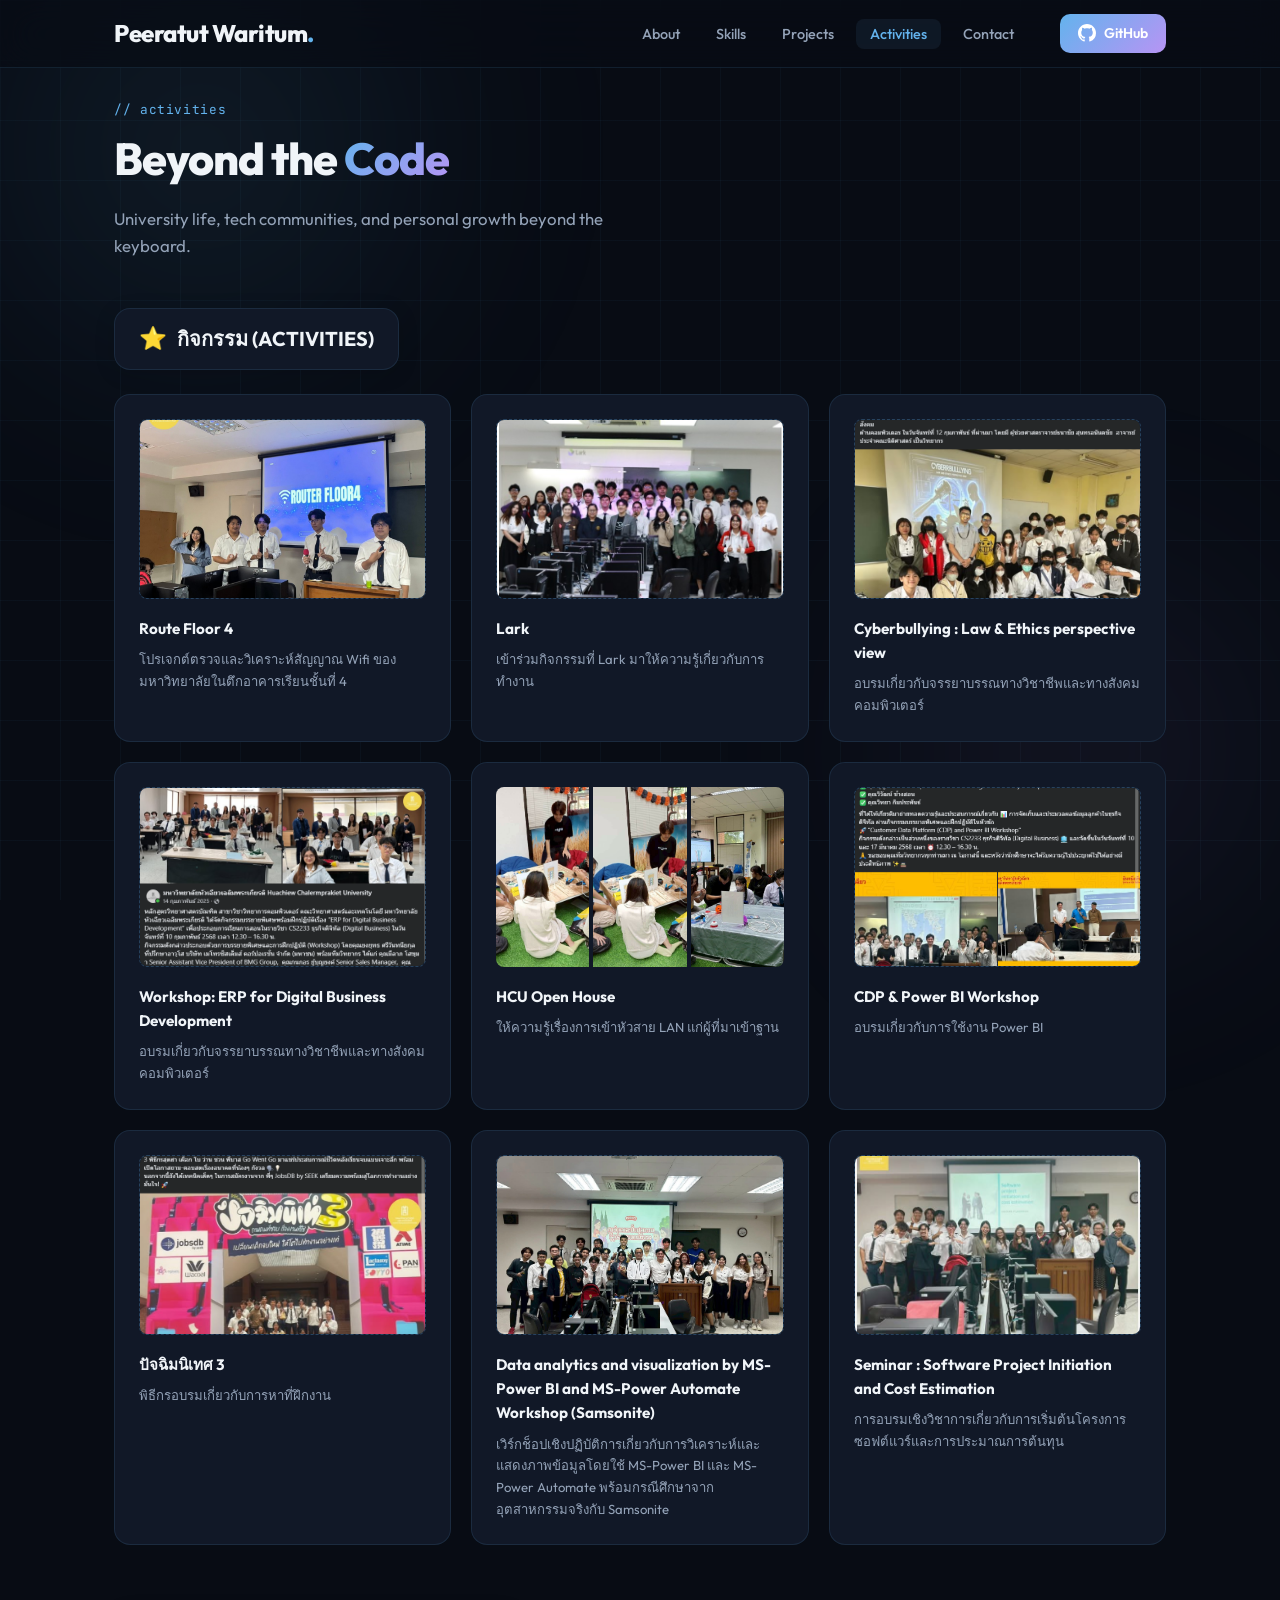
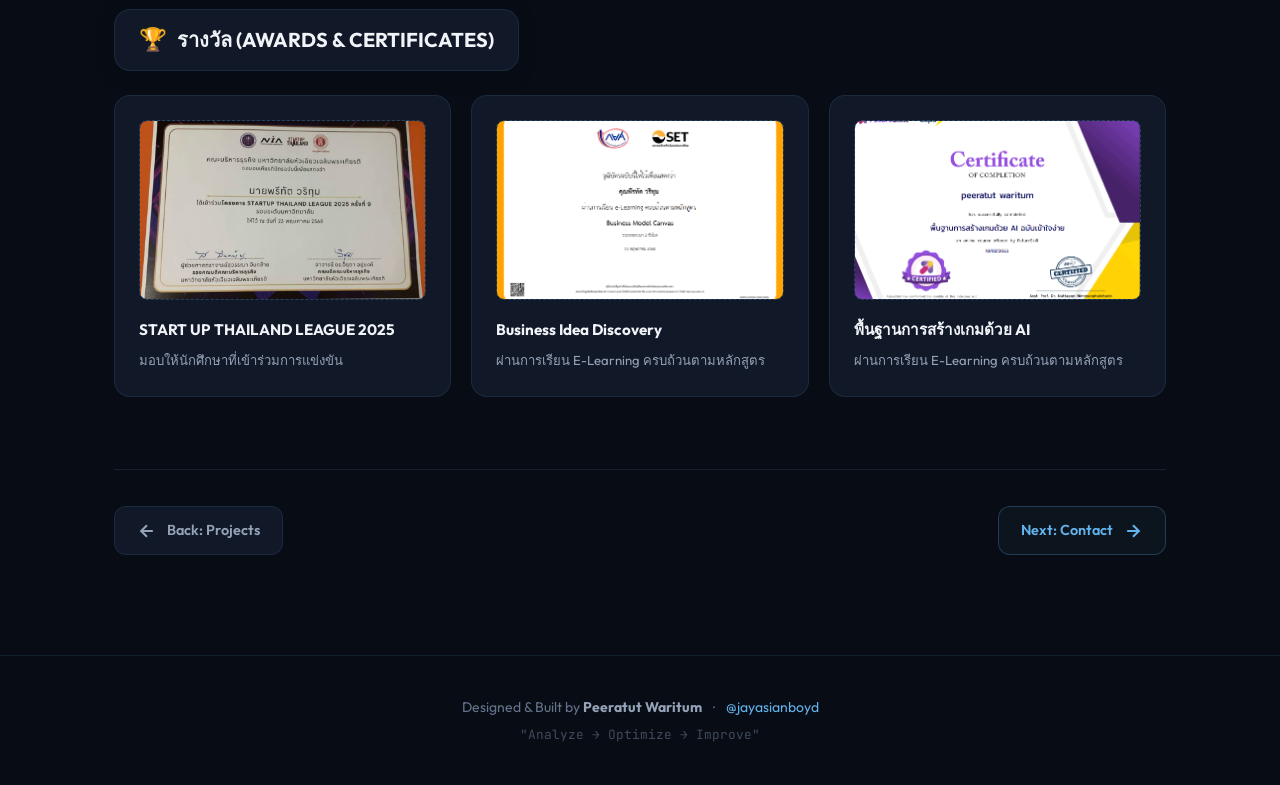
==== commit 56580471: "feat: add responsive academic project card components and styles" ====
--- a/activities.html
+++ b/activities.html
@@ -25,7 +25,6 @@
         <li><a href="index.html" id="nav-about">About</a></li>
         <li><a href="skills.html" id="nav-skills">Skills</a></li>
         <li><a href="projects.html" id="nav-projects">Projects</a></li>
-        <li><a href="experience.html" id="nav-experience">Experience</a></li>
         <li><a href="activities.html" id="nav-activities" class="nav-active">Activities</a></li>
         <li><a href="contact.html" id="nav-contact">Contact</a></li>
       </ul>
--- a/style.css
+++ b/style.css
@@ -798,6 +798,130 @@
 }
 
 .icon-link:hover { color: var(--accent-blue); }
+
+/* ---- Academic Project Cards (Light Theme Match) ---- */
+.academic-projects-grid {
+  display: grid;
+  grid-template-columns: repeat(2, 1fr);
+  gap: 24px;
+  margin-bottom: 40px;
+}
+
+@media (max-width: 900px) {
+  .academic-projects-grid {
+    grid-template-columns: 1fr;
+  }
+}
+
+.academic-card {
+  background: #ffffff;
+  border: 1px solid #e2e8f0;
+  border-radius: 12px;
+  padding: 32px;
+  transition: all var(--transition);
+  display: flex;
+  flex-direction: column;
+  position: relative;
+  box-shadow: 0 4px 6px -1px rgba(0, 0, 0, 0.05), 0 2px 4px -1px rgba(0, 0, 0, 0.03);
+}
+
+.academic-card:hover {
+  transform: translateY(-4px);
+  box-shadow: 0 10px 15px -3px rgba(0, 0, 0, 0.1), 0 4px 6px -2px rgba(0, 0, 0, 0.05);
+}
+
+.acad-label {
+  font-family: var(--font-mono);
+  font-size: 0.75rem;
+  font-weight: 700;
+  color: #fc8181;
+  letter-spacing: 0.1em;
+  margin-bottom: 12px;
+  text-transform: uppercase;
+}
+
+.acad-title {
+  font: var(--font-main);
+  font-size: 1.4rem;
+  font-weight: 800;
+  color: #1a202c;
+  margin-bottom: 8px;
+  line-height: 1.3;
+}
+
+.acad-subtitle {
+  font-size: 0.95rem;
+  font-weight: 700;
+  color: #4a5568;
+  margin-bottom: 16px;
+}
+
+.acad-desc {
+  font-size: 0.9rem;
+  color: #718096;
+  line-height: 1.6;
+  margin-bottom: 24px;
+}
+
+.acad-features {
+  background: #f8fafc;
+  border: 1px solid #edf2f7;
+  border-radius: 8px;
+  padding: 20px;
+  margin-bottom: 24px;
+  flex-grow: 1; /* Push tags to the bottom */
+}
+
+.acad-features-title {
+  font-size: 0.9rem;
+  font-weight: 700;
+  color: #4a5568;
+  margin-bottom: 12px;
+}
+
+.acad-features ul {
+  list-style: none;
+  padding: 0;
+  margin: 0;
+}
+
+.acad-features li {
+  font-size: 0.85rem;
+  color: #4a5568;
+  margin-bottom: 10px;
+  padding-left: 18px;
+  position: relative;
+}
+
+.acad-features li:last-child {
+  margin-bottom: 0;
+}
+
+.acad-features li::before {
+  content: "▸";
+  color: #fc8181;
+  position: absolute;
+  left: 0;
+  top: 0;
+  font-size: 0.9rem;
+}
+
+.acad-tags {
+  display: flex;
+  flex-wrap: wrap;
+  gap: 8px;
+  margin-top: auto;
+}
+
+.acad-tag {
+  font-size: 0.75rem;
+  font-weight: 600;
+  color: #e53e3e;
+  background: #fff5f5;
+  border: 1px solid #fed7d7;
+  padding: 5px 14px;
+  border-radius: 100px;
+}
 
 .project-name {
   font-size: 1.1rem;
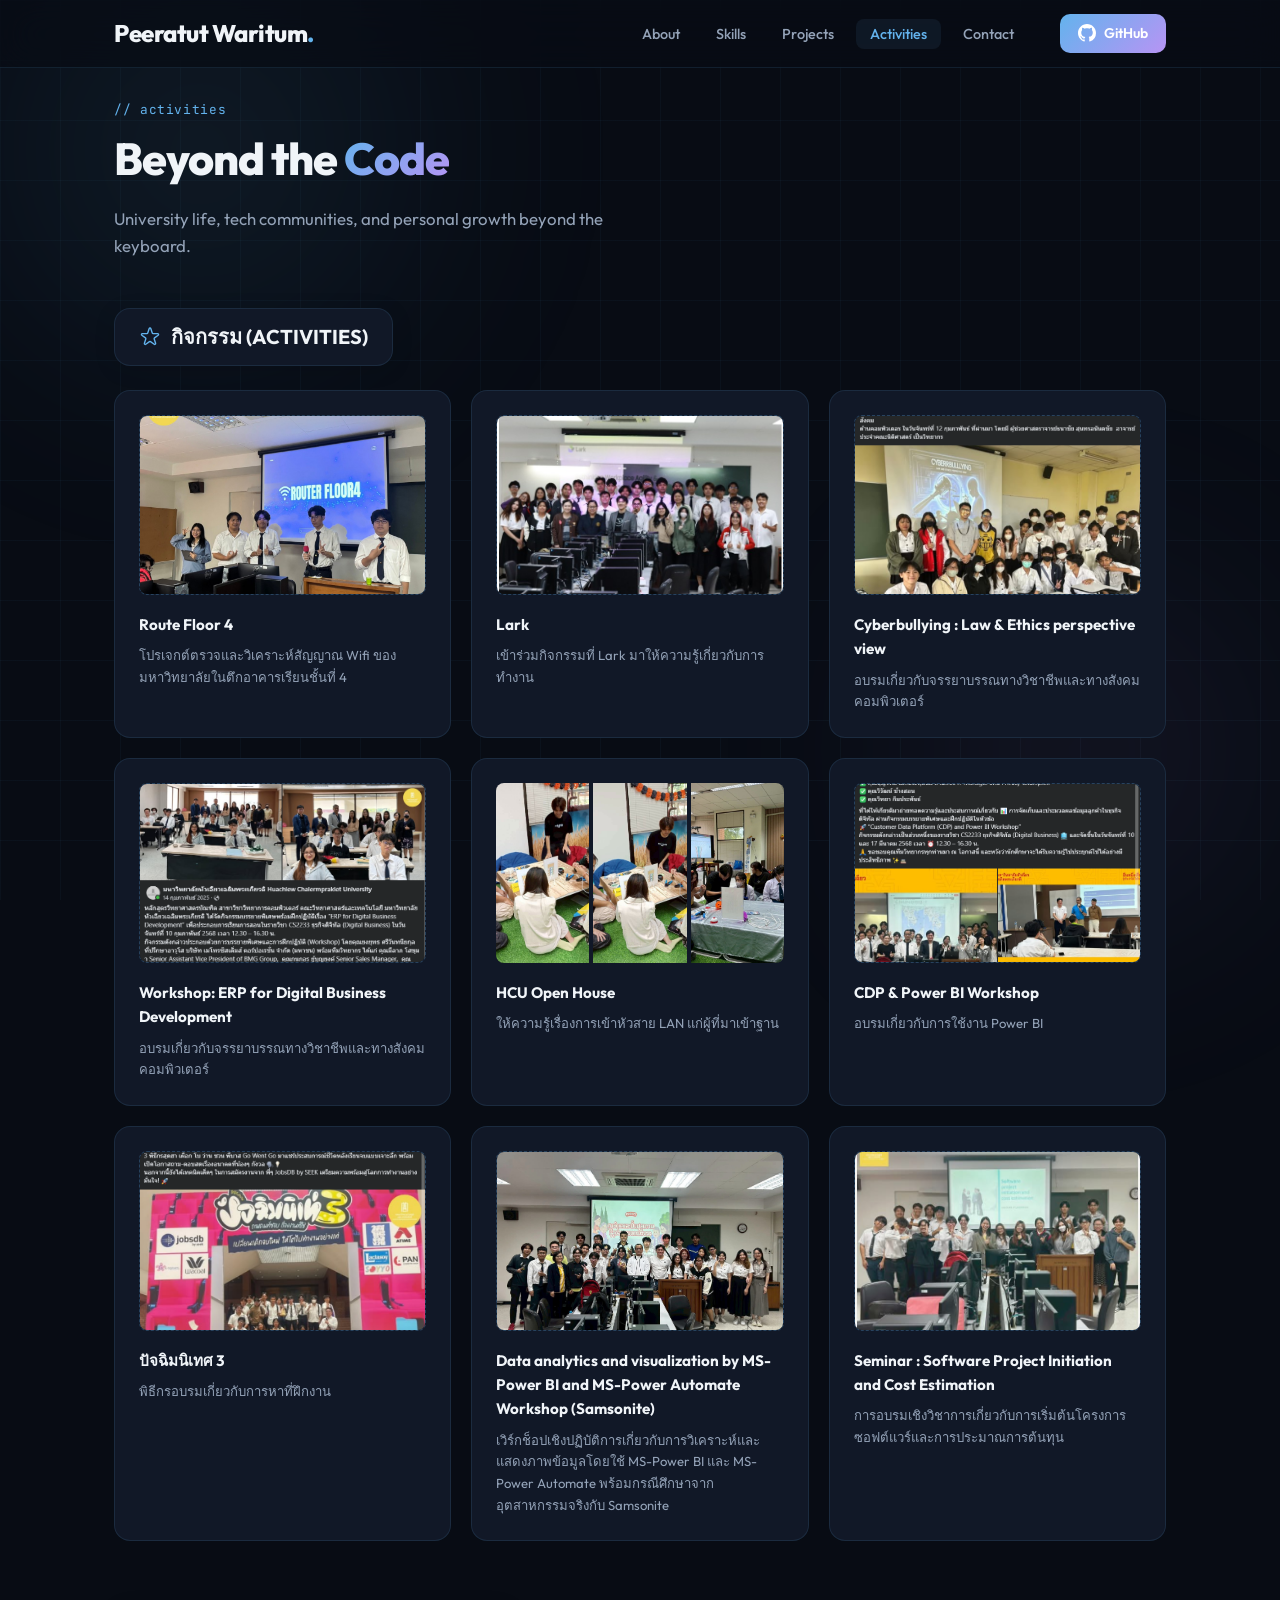
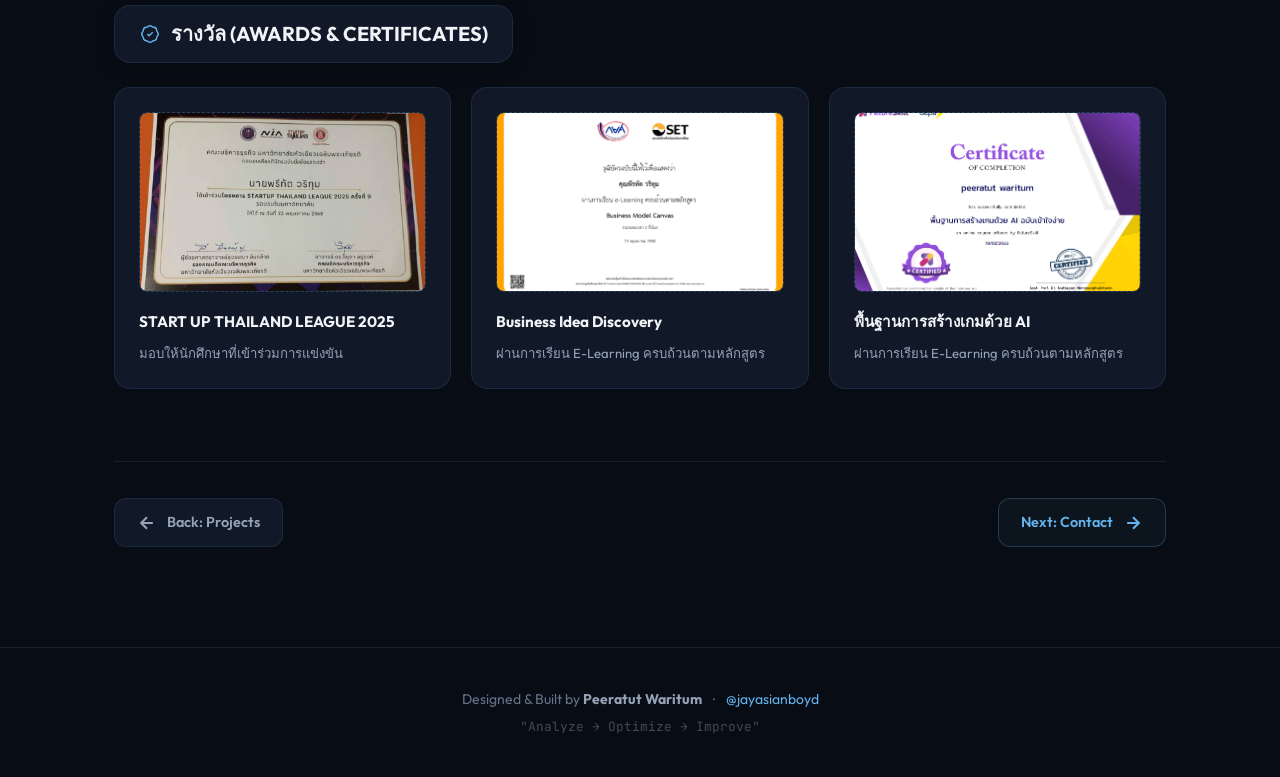
==== commit ad4c75c9: "feat: replace emoji icons with SVG icons in contact and activities sections" ====
--- a/activities.html
+++ b/activities.html
@@ -57,7 +57,12 @@
       <div class="section-badge-wrapper" style="margin-bottom: 24px; display: flex; align-items: center;">
         <div class="section-badge"
           style="display: inline-flex; align-items: center; gap: 10px; background: var(--bg-card); border: 1px solid var(--border); padding: 12px 24px; border-radius: var(--radius); font-size: 1.25rem; font-weight: 700; color: var(--text-primary); box-shadow: 0 4px 20px rgba(0,0,0,0.15);">
-          <span style="font-size: 1.4rem;">⭐️</span> กิจกรรม (ACTIVITIES)
+          <span style="display:flex;align-items:center;color:var(--accent-blue);">
+            <svg width="22" height="22" viewBox="0 0 24 24" fill="none" stroke="currentColor" stroke-width="1.5">
+              <path d="M11.049 2.927c.3-.921 1.603-.921 1.902 0l1.519 4.674a1 1 0 00.95.69h4.915c.969 0 1.371 1.24.588 1.81l-3.976 2.888a1 1 0 00-.363 1.118l1.518 4.674c.3.922-.755 1.688-1.538 1.118l-3.976-2.888a1 1 0 00-1.176 0l-3.976 2.888c-.783.57-1.838-.197-1.538-1.118l1.518-4.674a1 1 0 00-.363-1.118l-3.976-2.888c-.784-.57-.38-1.81.588-1.81h4.914a1 1 0 00.951-.69l1.519-4.674z"/>
+            </svg>
+          </span>
+          กิจกรรม (ACTIVITIES)
         </div>
       </div>
 
@@ -76,7 +81,7 @@
         <!-- Card 3 -->
         <div class="activity-card">
           <div class="activity-image">
-            <img src=" jpg/lark.jpg" alt="Lark" class="zoomable-img" loading="lazy"
+            <img src="jpg/lark.jpg" alt="Lark" class="zoomable-img" loading="lazy"
               style="width: 100%; height: 100%; object-fit: cover;">
           </div>
           <h3>Lark</h3>
@@ -86,7 +91,7 @@
         <!-- Card 4 -->
         <div class="activity-card">
           <div class="activity-image">
-            <img src=" jpg/bully.png" alt="Cyberbullying" class="zoomable-img" loading="lazy"
+            <img src="jpg/bully.png" alt="Cyberbullying" class="zoomable-img" loading="lazy"
               style="width: 100%; height: 100%; object-fit: cover;">
           </div>
           <h3>Cyberbullying : Law & Ethics perspective view</h3>
@@ -96,7 +101,7 @@
         <!-- Card 5 -->
         <div class="activity-card">
           <div class="activity-image">
-            <img src=" jpg/erp.png  " alt="Workshop: ERP" class="zoomable-img" loading="lazy"
+            <img src="jpg/erp.png" alt="Workshop: ERP" class="zoomable-img" loading="lazy"
               style="width: 100%; height: 100%; object-fit: cover;">
           </div>
           <h3>Workshop: ERP for Digital Business Development</h3>
@@ -107,9 +112,9 @@
         <div class="activity-card">
           <div class="activity-image" style="display: block; border: none; background: transparent;">
             <div class="image-gallery">
-              <img src=" jpg/lan 1.jpg" alt="HCU Open House 1" class="zoomable-img" loading="lazy">
-              <img src=" jpg/lan 2.jpg" alt="HCU Open House 2" class="zoomable-img" loading="lazy">
-              <img src=" jpg/lan 3.jpg" alt="HCU Open House 3" class="zoomable-img" loading="lazy">
+              <img src="jpg/lan 1.jpg" alt="HCU Open House 1" class="zoomable-img" loading="lazy">
+              <img src="jpg/lan 2.jpg" alt="HCU Open House 2" class="zoomable-img" loading="lazy">
+              <img src="jpg/lan 3.jpg" alt="HCU Open House 3" class="zoomable-img" loading="lazy">
             </div>
           </div>
           <h3>HCU Open House</h3>
@@ -119,7 +124,7 @@
         <!-- Card 7 -->
         <div class="activity-card">
           <div class="activity-image">
-            <img src=" jpg/bi.png" alt="CDP & Power BI" class="zoomable-img" loading="lazy"
+            <img src="jpg/bi.png" alt="CDP & Power BI" class="zoomable-img" loading="lazy"
               style="width: 100%; height: 100%; object-fit: cover;">
           </div>
           <h3>CDP & Power BI Workshop</h3>
@@ -129,7 +134,7 @@
         <!-- Card 8 -->
         <div class="activity-card">
           <div class="activity-image">
-            <img src=" jpg/3.png" alt="ปัจฉิมนิเทศ 3" class="zoomable-img" loading="lazy"
+            <img src="jpg/3.png" alt="ปัจฉิมนิเทศ 3" class="zoomable-img" loading="lazy"
               style="width: 100%; height: 100%; object-fit: cover;">
           </div>
           <h3>ปัจฉิมนิเทศ 3</h3>
@@ -139,7 +144,7 @@
         <!-- Card 9 -->
         <div class="activity-card">
           <div class="activity-image">
-            <img src=" jpg/sam.jpg" alt="Data analytics" class="zoomable-img" loading="lazy"
+            <img src="jpg/sam.jpg" alt="Data analytics" class="zoomable-img" loading="lazy"
               style="width: 100%; height: 100%; object-fit: cover;">
           </div>
           <h3>Data analytics and visualization by MS-Power BI and MS-Power Automate Workshop (Samsonite)</h3>
@@ -150,7 +155,7 @@
         <!-- Card 10 -->
         <div class="activity-card">
           <div class="activity-image">
-            <img src=" jpg/sa.jpg" alt="Seminar Software" class="zoomable-img" loading="lazy"
+            <img src="jpg/sa.jpg" alt="Seminar Software" class="zoomable-img" loading="lazy"
               style="width: 100%; height: 100%; object-fit: cover;">
           </div>
           <h3>Seminar : Software Project Initiation and Cost Estimation</h3>
@@ -163,7 +168,12 @@
         style="margin-bottom: 24px; margin-top: 64px; display: flex; align-items: center;">
         <div class="section-badge"
           style="display: inline-flex; align-items: center; gap: 10px; background: var(--bg-card); border: 1px solid var(--border); padding: 12px 24px; border-radius: var(--radius); font-size: 1.25rem; font-weight: 700; color: var(--text-primary); box-shadow: 0 4px 20px rgba(0,0,0,0.15);">
-          <span style="font-size: 1.4rem;">🏆</span> รางวัล (AWARDS & CERTIFICATES)
+          <span style="display:flex;align-items:center;color:var(--accent-blue);">
+            <svg width="22" height="22" viewBox="0 0 24 24" fill="none" stroke="currentColor" stroke-width="1.5">
+              <path d="M9 12l2 2 4-4M7.835 4.697a3.42 3.42 0 001.946-.806 3.42 3.42 0 014.438 0 3.42 3.42 0 001.946.806 3.42 3.42 0 013.138 3.138 3.42 3.42 0 00.806 1.946 3.42 3.42 0 010 4.438 3.42 3.42 0 00-.806 1.946 3.42 3.42 0 01-3.138 3.138 3.42 3.42 0 00-1.946.806 3.42 3.42 0 01-4.438 0 3.42 3.42 0 00-1.946-.806 3.42 3.42 0 01-3.138-3.138 3.42 3.42 0 00-.806-1.946 3.42 3.42 0 010-4.438 3.42 3.42 0 00.806-1.946 3.42 3.42 0 013.138-3.138z"/>
+            </svg>
+          </span>
+          รางวัล (AWARDS & CERTIFICATES)
         </div>
       </div>
 
--- a/style.css
+++ b/style.css
@@ -609,8 +609,17 @@
 }
 
 .about-icon {
-  font-size: 2rem;
-  margin-bottom: 14px;
+  width: 52px;
+  height: 52px;
+  border-radius: 14px;
+  display: flex;
+  align-items: center;
+  justify-content: center;
+  background: linear-gradient(135deg, rgba(99,179,237,0.12), rgba(183,148,244,0.12));
+  border: 1px solid rgba(99,179,237,0.2);
+  color: var(--accent-blue);
+  margin-bottom: 18px;
+  flex-shrink: 0;
 }
 
 .about-card h3 {
@@ -656,7 +665,18 @@
   margin-bottom: 16px;
 }
 
-.skill-cat-icon { font-size: 1.4rem; }
+.skill-cat-icon {
+  width: 36px;
+  height: 36px;
+  border-radius: 10px;
+  display: flex;
+  align-items: center;
+  justify-content: center;
+  background: rgba(99,179,237,0.1);
+  border: 1px solid rgba(99,179,237,0.15);
+  color: var(--accent-blue);
+  flex-shrink: 0;
+}
 
 .skill-cat-header h3 {
   font-size: 1rem;
@@ -923,6 +943,52 @@
   border-radius: 100px;
 }
 
+/* ---- Academic Card: GitHub Action Area ---- */
+.acad-actions {
+  display: flex;
+  align-items: center;
+  gap: 10px;
+  margin-top: 20px;
+  padding-top: 16px;
+  border-top: 1px solid #edf2f7;
+}
+
+.acad-btn-github {
+  display: inline-flex;
+  align-items: center;
+  gap: 8px;
+  padding: 8px 18px;
+  background: #1a202c;
+  color: #fff;
+  border-radius: 8px;
+  font-size: 0.82rem;
+  font-weight: 700;
+  letter-spacing: 0.01em;
+  transition: all var(--transition);
+  border: 1px solid #2d3748;
+  text-decoration: none;
+}
+
+.acad-btn-github:hover {
+  background: #2d3748;
+  border-color: #4a5568;
+  transform: translateY(-2px);
+  box-shadow: 0 6px 20px rgba(0, 0, 0, 0.25);
+}
+
+.acad-badge-private {
+  display: inline-flex;
+  align-items: center;
+  gap: 6px;
+  padding: 6px 14px;
+  background: #edf2f7;
+  color: #718096;
+  border-radius: 8px;
+  font-size: 0.78rem;
+  font-weight: 600;
+  border: 1px solid #e2e8f0;
+}
+
 .project-name {
   font-size: 1.1rem;
   font-weight: 700;
@@ -994,7 +1060,15 @@
 a.contact-card:hover .contact-arrow { transform: translateX(4px); }
 
 .contact-icon {
-  font-size: 1.8rem;
+  width: 46px;
+  height: 46px;
+  border-radius: 13px;
+  display: flex;
+  align-items: center;
+  justify-content: center;
+  background: linear-gradient(135deg, rgba(99,179,237,0.1), rgba(183,148,244,0.1));
+  border: 1px solid rgba(99,179,237,0.15);
+  color: var(--accent-blue);
   flex-shrink: 0;
 }
 
